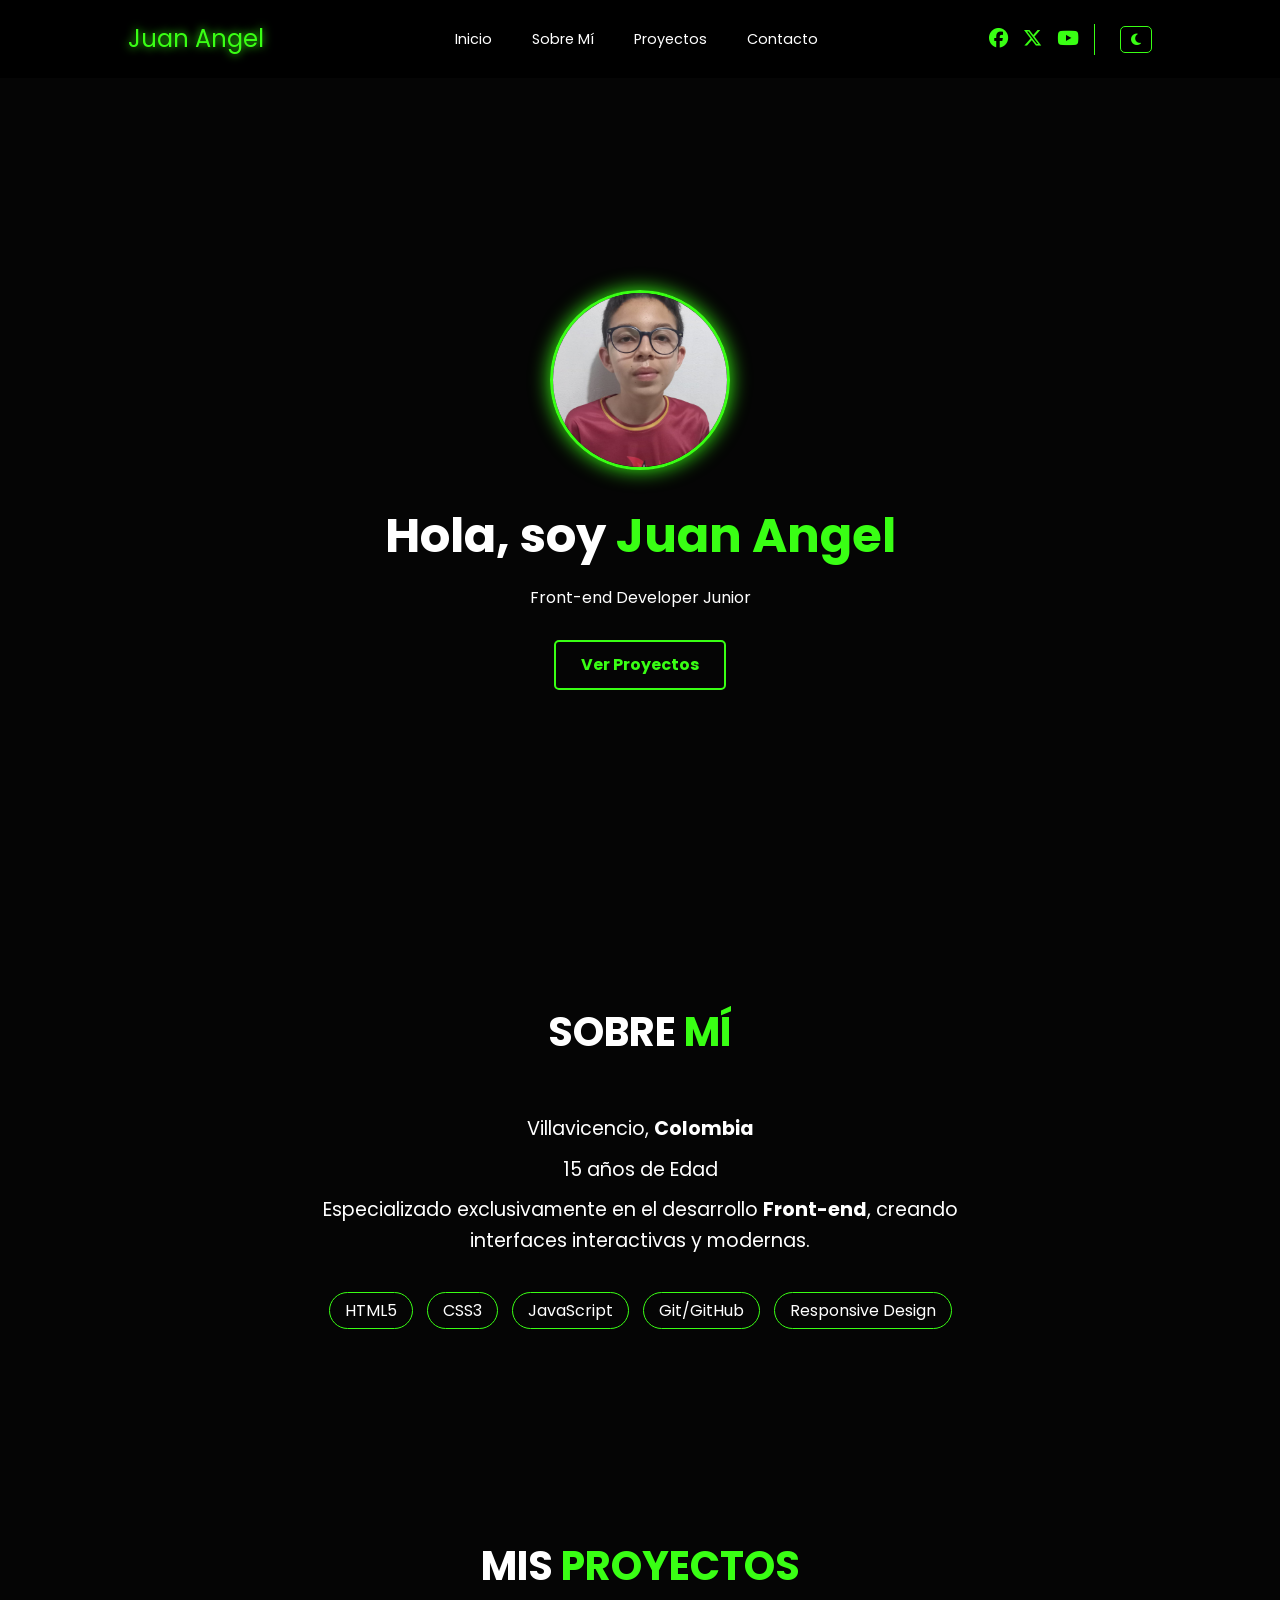
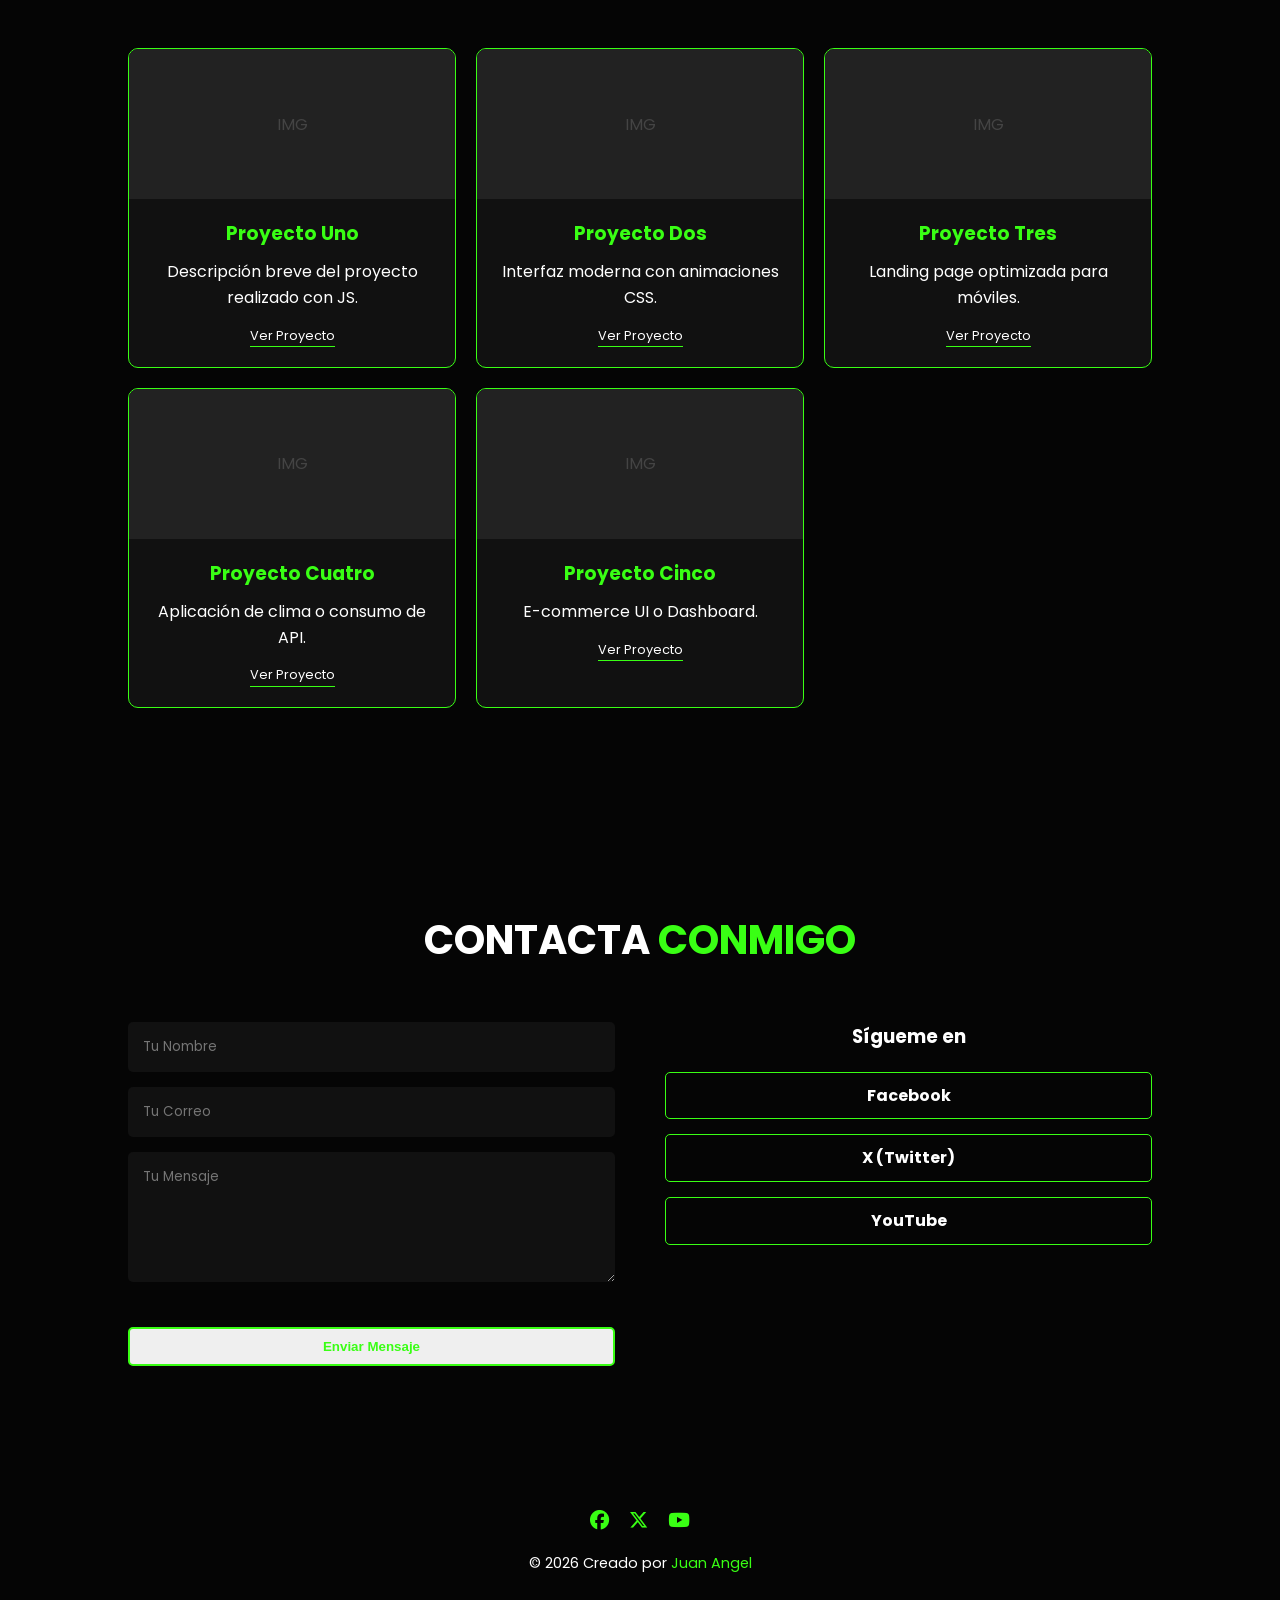
==== index.html @ 625aea5a "first commit" ====
<!DOCTYPE html>
<html lang="es">

<head>
    <meta charset="UTF-8">
    <meta name="viewport" content="width=device-width, initial-scale=1.0">
    <title>Mi Portafolio | Front-end Developer</title>
    <link rel="stylesheet" href="/assets/css/styles.css">
    <!-- Fuente de Google -->
    <link rel="stylesheet" href="https://cdnjs.cloudflare.com/ajax/libs/font-awesome/6.4.2/css/all.min.css">
    <link rel="preconnect" href="https://fonts.googleapis.com">
    <link rel="preconnect" href="https://fonts.gstatic.com" crossorigin>
    <link
        href="https://fonts.googleapis.com/css2?family=Poppins:ital,wght@0,100;0,200;0,300;0,400;0,500;0,600;0,700;0,800;0,900;1,100;1,200;1,300;1,400;1,500;1,600;1,700;1,800;1,900&display=swap"
        rel="stylesheet">
</head>

<body>

    <!-- Navegacion -->
    <nav>
        <div class="nav-container">
            <div class="logo">Juan Angel</div>

            <ul class="nav-links">
                <li><a href="#inicio">Inicio</a></li>
                <li><a href="#sobre-mi">Sobre Mí</a></li>
                <li><a href="#proyectos">Proyectos</a></li>
                <li><a href="#contacto">Contacto</a></li>
            </ul>

            <div class="nav-extras">
                <div class="social-header">
                    <a href="#" title="Facebook"><i class="fab fa-facebook"></i></a>
                    <a href="#" title="X"><i class="fab fa-x-twitter"></i></a>
                    <a href="#" title="YouTube"><i class="fab fa-youtube"></i></a>
                </div>
                <button id="theme-toggle"><i class="fas fa-moon"></i></button>
            </div>
        </div>
    </nav>

    <!-- Hero Section -->
    <header id="inicio" class="hero">
        <div class="hero-content">
            <div class="img-container">
                <img src="/assets/images/img-perfil.jpeg" alt="Tu Nombre" class="img-perfil">
            </div>
            <h1>Hola, soy <span class="neon-text">Juan Angel</span></h1>
            <p class="typing">Front-end Developer Junior</p>
            <a href="#proyectos" class="btn-neon">Ver Proyectos</a>
        </div>
    </header>

    <!-- Sobre Mi -->
    <section id="sobre-mi" class="section">
        <h2 class="title">Sobre <span class="neon-text">Mí</span></h2>
        <div class="info-container">
            <p>Villavicencio, <strong>Colombia</strong></p>
            <p>15 años de Edad</p>
            <p>Especializado exclusivamente en el desarrollo <strong>Front-end</strong>, creando interfaces interactivas
                y modernas.</p>
        </div>

        <div class="skills">
            <span class="skill-tag">HTML5</span>
            <span class="skill-tag">CSS3</span>
            <span class="skill-tag">JavaScript</span>
            <span class="skill-tag">Git/GitHub</span>
            <span class="skill-tag">Responsive Design</span>
        </div>
    </section>

    <!-- Proyectos -->
    <section id="proyectos" class="section">
        <h2 class="title">Mis <span class="neon-text">Proyectos</span></h2>
        <div class="projects-grid">
            <!-- Proyecto 1 -->
            <div class="project-card">
                <div class="project-img">IMG</div>
                <div class="project-info">
                    <h3>Proyecto Uno</h3>
                    <p>Descripción breve del proyecto realizado con JS.</p>
                    <a href="#" target="_blank">Ver Proyecto</a>
                </div>
            </div>
            <!-- Proyecto 2 -->
            <div class="project-card">
                <div class="project-img">IMG</div>
                <div class="project-info">
                    <h3>Proyecto Dos</h3>
                    <p>Interfaz moderna con animaciones CSS.</p>
                    <a href="#" target="_blank">Ver Proyecto</a>
                </div>
            </div>
            <!-- Proyecto 3 -->
            <div class="project-card">
                <div class="project-img">IMG</div>
                <div class="project-info">
                    <h3>Proyecto Tres</h3>
                    <p>Landing page optimizada para móviles.</p>
                    <a href="#" target="_blank">Ver Proyecto</a>
                </div>
            </div>
            <!-- Proyecto 4 -->
            <div class="project-card">
                <div class="project-img">IMG</div>
                <div class="project-info">
                    <h3>Proyecto Cuatro</h3>
                    <p>Aplicación de clima o consumo de API.</p>
                    <a href="#" target="_blank">Ver Proyecto</a>
                </div>
            </div>
            <!-- Proyecto 5 -->
            <div class="project-card">
                <div class="project-img">IMG</div>
                <div class="project-info">
                    <h3>Proyecto Cinco</h3>
                    <p>E-commerce UI o Dashboard.</p>
                    <a href="#" target="_blank">Ver Proyecto</a>
                </div>
            </div>
        </div>
    </section>

    <!-- Sección de Contacto -->
    <section id="contacto" class="section">
        <h2 class="title">Contacta <span class="neon-text">Conmigo</span></h2>

        <div class="contact-container">
            <!-- Formulario -->
            <form class="contact-form">
                <input type="text" placeholder="Tu Nombre" required>
                <input type="email" placeholder="Tu Correo" required>
                <textarea placeholder="Tu Mensaje" rows="5" required></textarea>
                <button type="submit" class="btn-neon">Enviar Mensaje</button>
            </form>

            <!-- Redes Sociales -->
            <div class="social-media">
                <h3>Sígueme en</h3>
                <div class="social-icons">
                    <a href="#" class="social-icon">Facebook</a>
                    <a href="#" class="social-icon">X (Twitter)</a>
                    <a href="#" class="social-icon">YouTube</a>
                </div>
            </div>
        </div>
    </section>

    <footer>
        <div class="footer-socials">
            <a href="#"><i class="fab fa-facebook"></i></a>
            <a href="#"><i class="fab fa-x-twitter"></i></a>
            <a href="#"><i class="fab fa-youtube"></i></a>
        </div>
        <p>&copy; 2026 Creado por <span class="neon-text">Juan Angel</span></p>
    </footer>

    <script src="/assets/js/script.js"></script>
</body>

</html>
---- assets/css/styles.css ----
/* 1. Variables De Colores */
:root {
    --bg-color: #050505;
    --neon-green: #39ff14;
    --text-color: #ffffff;
    --card-bg: #111;
    --accent-color: var(--neon-green); /* Color que cambia en modo claro */
}

/* Fuentes */

.poppins-thin {
  font-family: "Poppins", sans-serif;
  font-weight: 100;
  font-style: normal;
}

.poppins-extralight {
  font-family: "Poppins", sans-serif;
  font-weight: 200;
  font-style: normal;
}

.poppins-light {
  font-family: "Poppins", sans-serif;
  font-weight: 300;
  font-style: normal;
}

.poppins-regular {
  font-family: "Poppins", sans-serif;
  font-weight: 400;
  font-style: normal;
}

.poppins-medium {
  font-family: "Poppins", sans-serif;
  font-weight: 500;
  font-style: normal;
}

.poppins-semibold {
  font-family: "Poppins", sans-serif;
  font-weight: 600;
  font-style: normal;
}

.poppins-bold {
  font-family: "Poppins", sans-serif;
  font-weight: 700;
  font-style: normal;
}

.poppins-extrabold {
  font-family: "Poppins", sans-serif;
  font-weight: 800;
  font-style: normal;
}

.poppins-black {
  font-family: "Poppins", sans-serif;
  font-weight: 900;
  font-style: normal;
}

.poppins-thin-italic {
  font-family: "Poppins", sans-serif;
  font-weight: 100;
  font-style: italic;
}

.poppins-extralight-italic {
  font-family: "Poppins", sans-serif;
  font-weight: 200;
  font-style: italic;
}

.poppins-light-italic {
  font-family: "Poppins", sans-serif;
  font-weight: 300;
  font-style: italic;
}

.poppins-regular-italic {
  font-family: "Poppins", sans-serif;
  font-weight: 400;
  font-style: italic;
}

.poppins-medium-italic {
  font-family: "Poppins", sans-serif;
  font-weight: 500;
  font-style: italic;
}

.poppins-semibold-italic {
  font-family: "Poppins", sans-serif;
  font-weight: 600;
  font-style: italic;
}

.poppins-bold-italic {
  font-family: "Poppins", sans-serif;
  font-weight: 700;
  font-style: italic;
}

.poppins-extrabold-italic {
  font-family: "Poppins", sans-serif;
  font-weight: 800;
  font-style: italic;
}

.poppins-black-italic {
  font-family: "Poppins", sans-serif;
  font-weight: 900;
  font-style: italic;
}


* {
    margin: 0;
    padding: 0;
    box-sizing: border-box;
    scroll-behavior: smooth;
}

body {
    background-color: var(--bg-color);
    color: var(--text-color);
    font-family: poppins;
    line-height: 1.6;
    overflow-x: hidden;
}

/* Navegación */
nav {
    padding: 20px 10%;
    display: flex;
    justify-content: space-between;
    align-items: center;
    background: rgba(0, 0, 0, 0.9);
    position: fixed;
    width: 100%;
    top: 0;
    z-index: 1000;
    border-bottom: 1px solid var(--dark-green);
}

.logo {
    font-family: var(--font-mono);
    font-size: 1.5rem;
    color: var(--neon-green);
    text-shadow: 0 0 10px var(--neon-green);
}

nav ul {
    display: flex;
    list-style: none;
}

nav ul li {
    margin-left: 20px;
}

nav ul li a {
    text-decoration: none;
    color: white;
    font-size: 0.9rem;
    transition: 0.3s;
}

nav ul li a:hover {
    color: var(--neon-green);
    text-shadow: 0 0 5px var(--neon-green);
}

/* Hero */
.hero {
    height: 100vh;
    display: flex;
    justify-content: center;
    align-items: center;
    text-align: center;
    padding-top: 80px;
}

.img-perfil {
    width: 180px;
    height: 180px;
    border-radius: 50%;
    border: 3px solid var(--neon-green);
    box-shadow: 0 0 20px var(--neon-green);
    object-fit: cover;
    margin-bottom: 20px;
}

h1 {
    font-size: 3rem;
    margin-bottom: 10px;
}

.neon-text {
    color: var(--neon-green);
    text-shadow: 0 0 10px var(--neon-green), 0 0 20px var(--neon-green);
}

.btn-neon {
    display: inline-block;
    margin-top: 30px;
    padding: 10px 25px;
    color: var(--neon-green);
    border: 2px solid var(--neon-green);
    text-decoration: none;
    font-weight: bold;
    border-radius: 5px;
    transition: 0.4s;
}

.btn-neon:hover {
    background: var(--neon-green);
    color: black;
    box-shadow: 0 0 30px var(--neon-green);
}

/* Secciones */
.section {
    padding: 100px 10%;
    text-align: center;
}

.title {
    font-size: 2.5rem;
    margin-bottom: 50px;
    text-transform: uppercase;
}

.info-container p {
    font-size: 1.2rem;
    max-width: 700px;
    margin: 10px auto;
}

/* Habilidades */
.skills {
    margin-top: 30px;
}

.skill-tag {
    display: inline-block;
    padding: 5px 15px;
    margin: 5px;
    border: 1px solid var(--neon-green);
    border-radius: 20px;
    font-family: var(--font-mono);
}

/* Estilos para la seccion de los Proyectos */
.projects-grid {
    display: grid;
    grid-template-columns: repeat(auto-fit, minmax(280px, 1fr));
    gap: 20px;
}

.project-card {
    background: #111;
    border: 1px solid var(--dark-green);
    border-radius: 10px;
    overflow: hidden;
    transition: 0.3s;
}

.project-card:hover {
    border-color: var(--neon-green);
    transform: translateY(-10px);
    box-shadow: 0 10px 20px rgba(57, 255, 20, 0.2);
}

.project-img {
    height: 150px;
    background: #222;
    display: flex;
    align-items: center;
    justify-content: center;
    font-family: var(--font-mono);
    color: #444;
}

.project-info {
    padding: 20px;
}

.project-info h3 {
    margin-bottom: 10px;
    color: var(--neon-green);
}

.project-info a {
    display: inline-block;
    margin-top: 15px;
    color: white;
    text-decoration: none;
    font-size: 0.8rem;
    border-bottom: 1px solid var(--neon-green);
}

footer {
    padding: 40px;
    text-align: center;
    border-top: 1px solid var(--dark-green);
    font-size: 0.9rem;
}


/* Contacto y Redes */
.contact-container {
    display: grid;
    grid-template-columns: repeat(auto-fit, minmax(300px, 1fr));
    gap: 50px;
    margin-top: 30px;
}

.contact-form {
    display: flex;
    flex-direction: column;
    gap: 15px;
}

.contact-form input, 
.contact-form textarea {
    background: #111;
    border: 1px solid var(--dark-green);
    padding: 15px;
    color: white;
    border-radius: 5px;
    font-family: var(--font-main);
    outline: none;
    transition: 0.3s;
}

.contact-form input:focus, 
.contact-form textarea:focus {
    border-color: var(--neon-green);
    box-shadow: 0 0 10px var(--neon-green);
}

.social-media h3 {
    margin-bottom: 20px;
    font-family: var(--font-mono);
}

.social-icons {
    display: flex;
    flex-direction: column;
    gap: 15px;
}

.social-icon {
    text-decoration: none;
    color: white;
    padding: 10px;
    border: 1px solid var(--neon-green);
    text-align: center;
    border-radius: 5px;
    font-weight: bold;
    transition: 0.4s;
    background: transparent;
}

.social-icon:hover {
    background: var(--neon-green);
    color: black;
    box-shadow: 0 0 20px var(--neon-green);
}

@media (max-width: 768px) {
    .contact-container {
        grid-template-columns: 1fr;
    }
}

/* Variables para Modo Claro */
.light-mode {
    --bg-color: #f0f0f0;
    --text-color: #1a1a1a;
    --dark-green: #2eb810;
}


.nav-extras {
    display: flex;
    align-items: center;
    gap: 15px;
}

.nav-extras a, .footer-socials a {
    color: var(--neon-green);
    font-size: 1.2rem;
    transition: 0.3s;
}

.nav-extras a:hover, .footer-socials a:hover {
    text-shadow: 0 0 10px var(--neon-green);
    transform: scale(1.2);
}

#theme-toggle {
    background: transparent;
    border: 1px solid var(--neon-green);
    color: var(--neon-green);
    padding: 5px 10px;
    cursor: pointer;
    border-radius: 5px;
    margin-left: 10px;
}

#theme-toggle:hover {
    background: var(--neon-green);
    color: black;
}

/* Ajustes Footer */
.footer-socials {
    margin-bottom: 15px;
    display: flex;
    justify-content: center;
    gap: 20px;
}


.light-mode .project-card {
    background: #ffffff;
    box-shadow: 0 5px 15px rgba(0,0,0,0.1);
}

.light-mode nav {
    background: rgba(255, 255, 255, 0.9);
}



.light-mode {
    --bg-color: #ffffff;
    --text-color: #1a1a1a;
    --card-bg: #f5f5f5;
    --accent-color: #1a5c0a; /* Verde oscuro para que sea legible en blanco */
    --neon-green: #248a0d;   /* Un verde más fuerte para bordes */
}

/* 2. HEADER REFORMADO PARA PC (nav-container) */
.nav-container {
    max-width: 1200px;
    margin: 0 auto;
    display: flex;
    justify-content: space-between;
    align-items: center;
    width: 100%;
}

.nav-links {
    display: flex;
    list-style: none;
    gap: 20px;
}

.social-header {
    display: flex;
    gap: 15px;
    border-right: 1px solid var(--accent-color);
    padding-right: 15px;
}

/* 3. MEJORA DE LEGIBILIDAD EN TEXTO NEON */
.neon-text {
    color: var(--accent-color);
    text-shadow: var(--bg-color) 0px 0px 1px; /* Evita que se pierda el borde */
}

.light-mode .neon-text {
    text-shadow: none; /* Quitamos brillo en modo claro para mejorar lectura */
    font-weight: bold;
}

/* 4. RESPONSIVIDAD (Móviles y Tablets) */
@media (max-width: 768px) {
    .nav-container {
        flex-direction: column;
        gap: 10px;
    }

    .nav-links {
        gap: 10px;
        font-size: 0.8rem;
    }

    .hero h1 {
        font-size: 2rem; /* Texto más pequeño en móvil */
    }

    .img-perfil {
        width: 130px;
        height: 130px;
    }

    .section {
        padding: 60px 5%;
    }

    .social-header {
        border-right: none;
        padding-right: 0;
    }
}

/* 5. FIX DE LAS CARDS EN MODO CLARO */
.project-card {
    background: var(--card-bg);
    border: 1px solid var(--accent-color);
    color: var(--text-color);
}

.light-mode .project-info p {
    color: #444; /* Gris oscuro para leer bien la descripción */
}
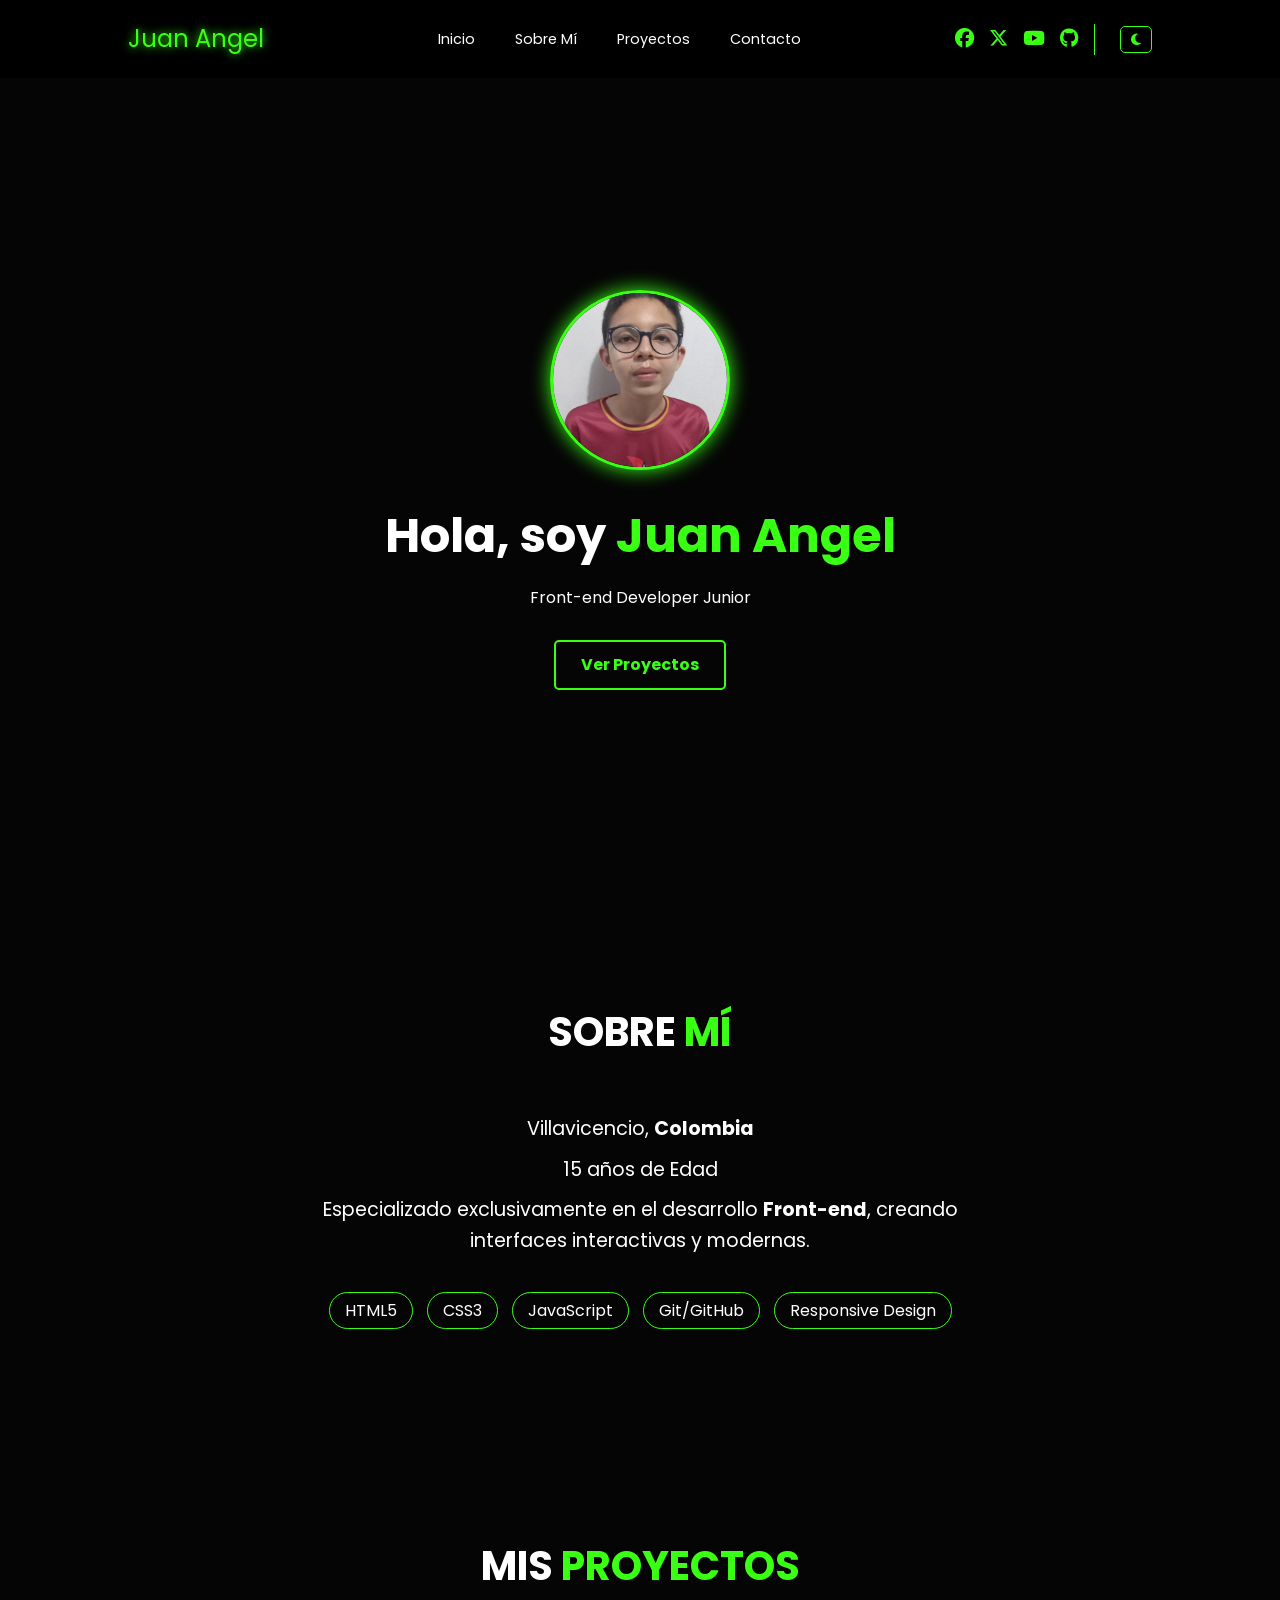
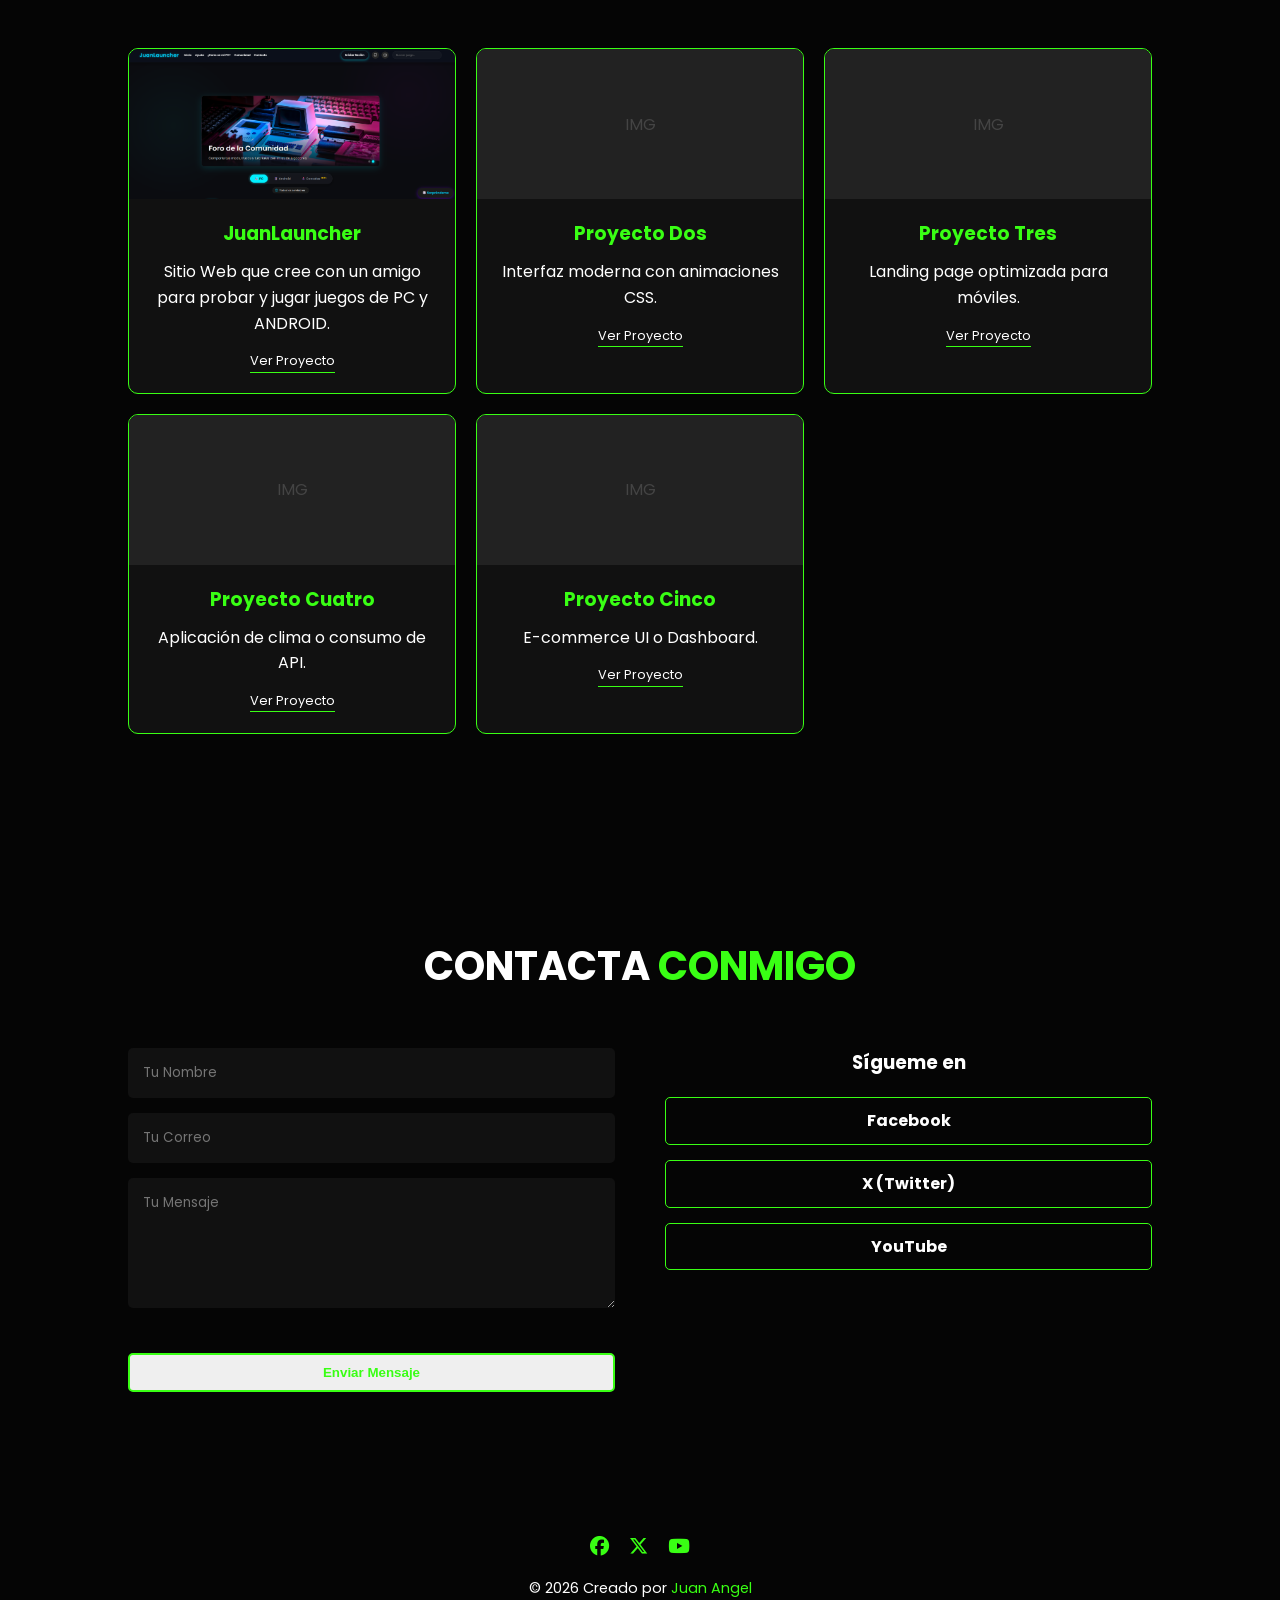
==== commit d78a59cb: "CHANGELOG: ARREGLOS DE DISEÑO Y DE LOGICA" ====
--- a/index.html
+++ b/index.html
@@ -34,6 +34,7 @@
                     <a href="#" title="Facebook"><i class="fab fa-facebook"></i></a>
                     <a href="#" title="X"><i class="fab fa-x-twitter"></i></a>
                     <a href="#" title="YouTube"><i class="fab fa-youtube"></i></a>
+                    <a href="https://github.com/juancho033" target="_blank" title="Github"><i class="fab fa-github"></i></a>
                 </div>
                 <button id="theme-toggle"><i class="fas fa-moon"></i></button>
             </div>
@@ -77,11 +78,11 @@
         <div class="projects-grid">
             <!-- Proyecto 1 -->
             <div class="project-card">
-                <div class="project-img">IMG</div>
+                <div class="project-img"><img src="assets/images/proyecto-1.png" alt="proyecto JuanLauncher" class="project-img"></div>
                 <div class="project-info">
-                    <h3>Proyecto Uno</h3>
-                    <p>Descripción breve del proyecto realizado con JS.</p>
-                    <a href="#" target="_blank">Ver Proyecto</a>
+                    <h3>JuanLauncher</h3>
+                    <p>Sitio Web que cree con un amigo para probar y jugar juegos de PC y ANDROID.</p>
+                    <a href="https://juancho033.github.io/juanlauncher/index.html" target="_blank">Ver Proyecto</a>
                 </div>
             </div>
             <!-- Proyecto 2 -->
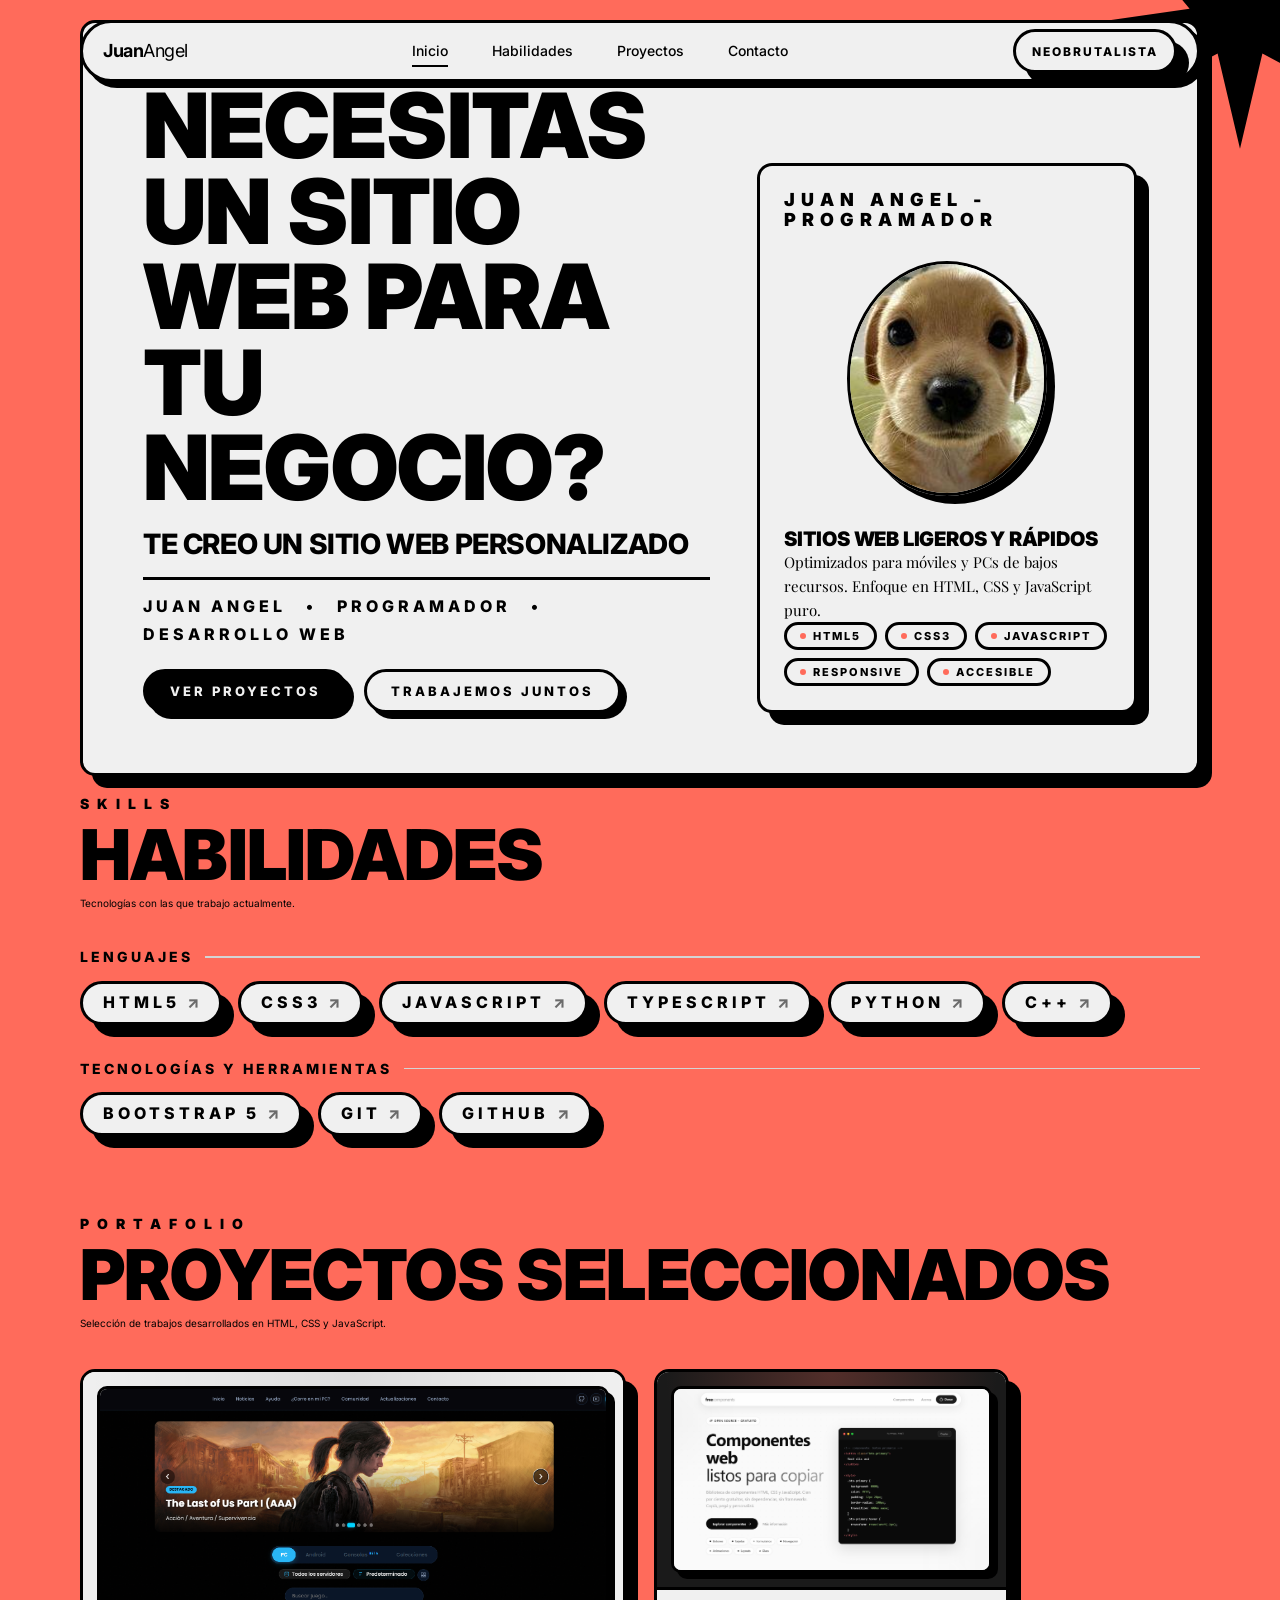
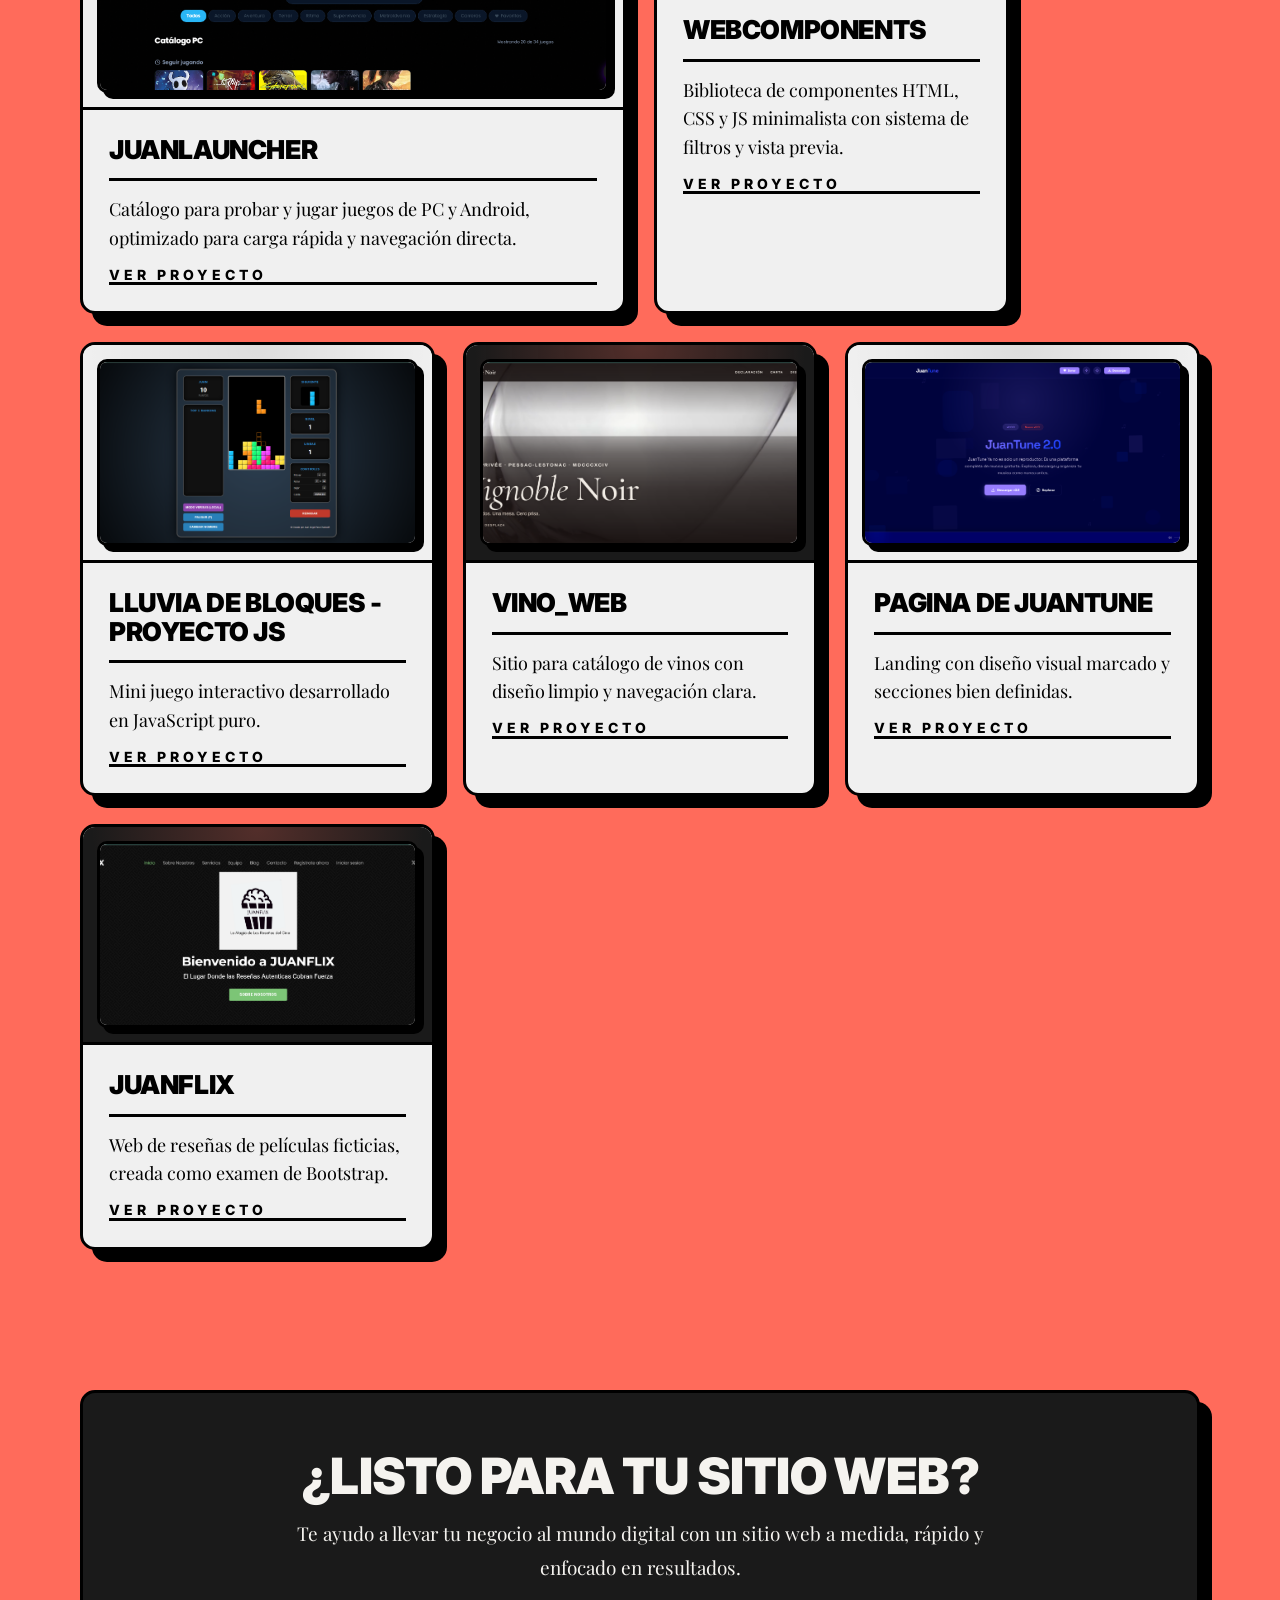
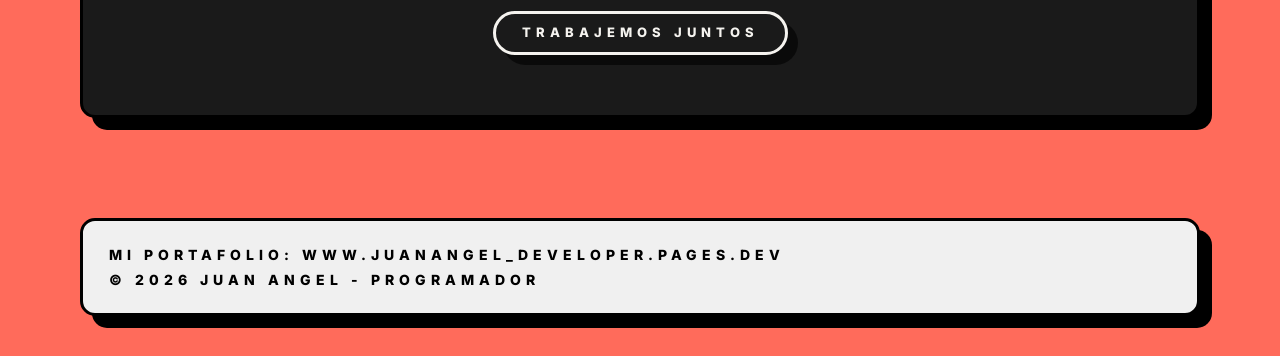
==== commit 41d48dad: "se añadieron otros proyectos y cambios de diseño" ====
--- a/index.html
+++ b/index.html
@@ -1,164 +1,223 @@
 <!DOCTYPE html>
-<html lang="es">
-
+<html lang="es" data-theme="brutal">
 <head>
-    <meta charset="UTF-8">
-    <meta name="viewport" content="width=device-width, initial-scale=1.0">
-    <title>Mi Portafolio | Front-end Developer</title>
-    <link rel="stylesheet" href="/assets/css/styles.css">
-    <!-- Fuente de Google -->
-    <link rel="stylesheet" href="https://cdnjs.cloudflare.com/ajax/libs/font-awesome/6.4.2/css/all.min.css">
-    <link rel="preconnect" href="https://fonts.googleapis.com">
-    <link rel="preconnect" href="https://fonts.gstatic.com" crossorigin>
-    <link
-        href="https://fonts.googleapis.com/css2?family=Poppins:ital,wght@0,100;0,200;0,300;0,400;0,500;0,600;0,700;0,800;0,900;1,100;1,200;1,300;1,400;1,500;1,600;1,700;1,800;1,900&display=swap"
-        rel="stylesheet">
+  <meta charset="UTF-8">
+  <meta name="viewport" content="width=device-width, initial-scale=1.0">
+  <meta name="description" content="Juan Angel - Programador. Portafolio de desarrollo web para negocios locales.">
+  <title>Juan Angel - Programador | Portafolio</title>
+  <link rel="icon" href="data:image/svg+xml,%3Csvg xmlns='http://www.w3.org/2000/svg' viewBox='0 0 100 100'%3E%3Crect width='100' height='100' rx='22' fill='%230a0a0a'/%3E%3Ctext x='50' y='70' font-size='58' font-family='Arial, sans-serif' font-weight='700' text-anchor='middle' fill='%23fafafa'%3EJA%3C/text%3E%3C/svg%3E">
+  <link rel="preconnect" href="https://fonts.googleapis.com">
+  <link rel="preconnect" href="https://fonts.gstatic.com" crossorigin>
+  <link href="https://fonts.googleapis.com/css2?family=Inter:wght@500;600;700;800;900&family=Playfair+Display:ital,wght@0,500;0,600;1,500&display=swap" rel="stylesheet">
+  <link rel="stylesheet" href="assets/css/styles.css">
 </head>
-
 <body>
-
-    <!-- Navegacion -->
-    <nav>
-        <div class="nav-container">
-            <div class="logo">Juan Angel</div>
-
-            <ul class="nav-links">
-                <li><a href="#inicio">Inicio</a></li>
-                <li><a href="#sobre-mi">Sobre Mí</a></li>
-                <li><a href="#proyectos">Proyectos</a></li>
-                <li><a href="#contacto">Contacto</a></li>
-            </ul>
-
-            <div class="nav-extras">
-                <div class="social-header">
-                    <a href="#" title="Facebook"><i class="fab fa-facebook"></i></a>
-                    <a href="#" title="X"><i class="fab fa-x-twitter"></i></a>
-                    <a href="#" title="YouTube"><i class="fab fa-youtube"></i></a>
-                    <a href="https://github.com/juancho033" target="_blank" title="Github"><i class="fab fa-github"></i></a>
+  <svg class="brutal-asterisk" viewBox="0 0 200 200" aria-hidden="true">
+    <g transform="translate(100,100)">
+      <path d="M 0 -92 L 16 -24 L 76 -56 L 36 -8 L 92 0 L 36 8 L 76 56 L 16 24 L 0 92 L -16 24 L -76 56 L -36 8 L -92 0 L -36 -8 L -76 -56 L -16 -24 Z" fill="#000000" />
+    </g>
+  </svg>
+
+  <nav>
+    <div class="container">
+      <a href="#inicio" class="logo">Juan<span>Angel</span></a>
+      <ul class="nav-links" id="navMenu">
+        <li><a href="#inicio">Inicio</a></li>
+        <li><a href="#habilidades">Habilidades</a></li>
+        <li><a href="#proyectos">Proyectos</a></li>
+        <li><a href="#contacto">Contacto</a></li>
+      </ul>
+      <button class="theme-toggle" id="themeToggle" aria-label="Cambiar entre modo neobrutalista y minimalista" title="Cambiar entre modo neobrutalista y minimalista">Neobrutalista</button>
+      <button class="nav-toggle" id="navToggle" aria-expanded="false" aria-controls="navMenu">
+        <span class="nav-toggle-bars" aria-hidden="true"></span>
+        <span class="nav-toggle-text">Menu</span>
+      </button>
+    </div>
+  </nav>
+
+  <header class="hero-header" id="inicio">
+    <div class="hero-dots"></div>
+    <div class="container">
+      <article class="hero-card">
+        <div class="hero-grid">
+          <div class="hero-text">
+            <h1 class="hero-heading">Necesitas un Sitio web para tu Negocio?</h1>
+            <p class="hero-subheading">Te creo un sitio web personalizado</p>
+            <hr class="hero-divider">
+            <div class="hero-meta">
+              <span>Juan Angel</span>
+              <span>•</span>
+              <span>Programador</span>
+              <span>•</span>
+              <span>Desarrollo Web</span>
+            </div>
+            <div class="hero-actions">
+              <a href="#proyectos" class="btn btn-primary">Ver proyectos</a>
+              <a href="#contacto" class="btn btn-secondary">Trabajemos juntos</a>
+            </div>
+          </div>
+          <div class="hero-panel">
+            <div class="overlay-card">
+              <header class="overlay-header">
+                <span class="overlay-title">Juan Angel - Programador</span>
+              </header>
+                <div class="hero-media">
+                  <img src="assets/images/perfil-avatar.png" alt="Foto de Juan Angel" class="hero-avatar" width="235" height="235" loading="eager" decoding="async" />
                 </div>
-                <button id="theme-toggle"><i class="fas fa-moon"></i></button>
-            </div>
+                <div class="hero-panel-body">
+                  <h2 class="hero-panel-title">Sitios web ligeros y rápidos</h2>
+                  <p class="hero-panel-text">Optimizados para móviles y PCs de bajos recursos. Enfoque en HTML, CSS y JavaScript puro.</p>
+                <div class="hero-chips">
+                  <span class="chip">HTML5</span>
+                  <span class="chip">CSS3</span>
+                  <span class="chip">JavaScript</span>
+                  <span class="chip">Responsive</span>
+                  <span class="chip">Accesible</span>
+                </div>
+              </div>
+            </div>
+          </div>
         </div>
-    </nav>
-
-    <!-- Hero Section -->
-    <header id="inicio" class="hero">
-        <div class="hero-content">
-            <div class="img-container">
-                <img src="/assets/images/img-perfil.jpeg" alt="Tu Nombre" class="img-perfil">
-            </div>
-            <h1>Hola, soy <span class="neon-text">Juan Angel</span></h1>
-            <p class="typing">Front-end Developer Junior</p>
-            <a href="#proyectos" class="btn-neon">Ver Proyectos</a>
+      </article>
+    </div>
+  </header>
+
+  <main>
+    <section class="section" id="habilidades">
+      <header class="section-header">
+        <span class="section-eyebrow">Skills</span>
+        <h2 class="section-title">Habilidades</h2>
+        <p class="section-sub">Tecnologías con las que trabajo actualmente.</p>
+      </header>
+      <div class="skills-groups">
+        <div class="skills-group">
+          <h3 class="skills-group-title">Lenguajes</h3>
+          <ul class="skills-grid">
+            <li><a class="skill-pill" href="https://developer.mozilla.org/es/docs/Web/HTML" target="_blank" rel="noopener" aria-label="HTML5, documentacion en MDN, se abre en una pestana nueva">HTML5</a></li>
+            <li><a class="skill-pill" href="https://developer.mozilla.org/es/docs/Web/CSS" target="_blank" rel="noopener" aria-label="CSS3, documentacion en MDN, se abre en una pestana nueva">CSS3</a></li>
+            <li><a class="skill-pill" href="https://developer.mozilla.org/es/docs/Web/JavaScript" target="_blank" rel="noopener" aria-label="JavaScript, documentacion en MDN, se abre en una pestana nueva">JavaScript</a></li>
+            <li><a class="skill-pill" href="https://www.typescriptlang.org/" target="_blank" rel="noopener" aria-label="TypeScript, sitio oficial, se abre en una pestana nueva">TypeScript</a></li>
+            <li><a class="skill-pill" href="https://www.python.org/" target="_blank" rel="noopener" aria-label="Python, sitio oficial, se abre en una pestana nueva">Python</a></li>
+            <li><a class="skill-pill" href="https://isocpp.org/" target="_blank" rel="noopener" aria-label="C++, sitio oficial de ISO C++, se abre en una pestana nueva">C++</a></li>
+          </ul>
         </div>
-    </header>
-
-    <!-- Sobre Mi -->
-    <section id="sobre-mi" class="section">
-        <h2 class="title">Sobre <span class="neon-text">Mí</span></h2>
-        <div class="info-container">
-            <p>Villavicencio, <strong>Colombia</strong></p>
-            <p>15 años de Edad</p>
-            <p>Especializado exclusivamente en el desarrollo <strong>Front-end</strong>, creando interfaces interactivas
-                y modernas.</p>
+        <div class="skills-group">
+          <h3 class="skills-group-title">Tecnologías y herramientas</h3>
+          <ul class="skills-grid">
+            <li><a class="skill-pill" href="https://getbootstrap.com/" target="_blank" rel="noopener" aria-label="Bootstrap 5, sitio oficial, se abre en una pestana nueva">Bootstrap 5</a></li>
+            <li><a class="skill-pill" href="https://git-scm.com/" target="_blank" rel="noopener" aria-label="Git, sitio oficial, se abre en una pestana nueva">Git</a></li>
+            <li><a class="skill-pill" href="https://github.com/" target="_blank" rel="noopener" aria-label="GitHub, sitio oficial, se abre en una pestana nueva">GitHub</a></li>
+          </ul>
         </div>
-
-        <div class="skills">
-            <span class="skill-tag">HTML5</span>
-            <span class="skill-tag">CSS3</span>
-            <span class="skill-tag">JavaScript</span>
-            <span class="skill-tag">Git/GitHub</span>
-            <span class="skill-tag">Responsive Design</span>
-        </div>
+      </div>
     </section>
 
-    <!-- Proyectos -->
-    <section id="proyectos" class="section">
-        <h2 class="title">Mis <span class="neon-text">Proyectos</span></h2>
-        <div class="projects-grid">
-            <!-- Proyecto 1 -->
-            <div class="project-card">
-                <div class="project-img"><img src="assets/images/proyecto-1.png" alt="proyecto JuanLauncher" class="project-img"></div>
-                <div class="project-info">
-                    <h3>JuanLauncher</h3>
-                    <p>Sitio Web que cree con un amigo para probar y jugar juegos de PC y ANDROID.</p>
-                    <a href="https://juancho033.github.io/juanlauncher/index.html" target="_blank">Ver Proyecto</a>
-                </div>
-            </div>
-            <!-- Proyecto 2 -->
-            <div class="project-card">
-                <div class="project-img">IMG</div>
-                <div class="project-info">
-                    <h3>Proyecto Dos</h3>
-                    <p>Interfaz moderna con animaciones CSS.</p>
-                    <a href="#" target="_blank">Ver Proyecto</a>
-                </div>
-            </div>
-            <!-- Proyecto 3 -->
-            <div class="project-card">
-                <div class="project-img">IMG</div>
-                <div class="project-info">
-                    <h3>Proyecto Tres</h3>
-                    <p>Landing page optimizada para móviles.</p>
-                    <a href="#" target="_blank">Ver Proyecto</a>
-                </div>
-            </div>
-            <!-- Proyecto 4 -->
-            <div class="project-card">
-                <div class="project-img">IMG</div>
-                <div class="project-info">
-                    <h3>Proyecto Cuatro</h3>
-                    <p>Aplicación de clima o consumo de API.</p>
-                    <a href="#" target="_blank">Ver Proyecto</a>
-                </div>
-            </div>
-            <!-- Proyecto 5 -->
-            <div class="project-card">
-                <div class="project-img">IMG</div>
-                <div class="project-info">
-                    <h3>Proyecto Cinco</h3>
-                    <p>E-commerce UI o Dashboard.</p>
-                    <a href="#" target="_blank">Ver Proyecto</a>
-                </div>
-            </div>
-        </div>
+    <section class="section" id="proyectos">
+      <header class="section-header">
+        <span class="section-eyebrow">Portafolio</span>
+        <h2 class="section-title">Proyectos seleccionados</h2>
+        <p class="section-sub">Selección de trabajos desarrollados en HTML, CSS y JavaScript.</p>
+      </header>
+      <div class="projects-grid">
+        <a class="project-card project-card--featured" href="https://juancho033.github.io/juanlauncher/index.html" target="_blank" rel="noopener">
+          <div class="project-media project-media--light project-media--shot">
+            <img class="project-shot" src="assets/images/juanlauncher.png" alt="Captura de la interfaz de JuanLauncher, catálogo de juegos" width="1895" height="869" fetchpriority="high" decoding="async">
+          </div>
+          <div class="project-body">
+            <div class="project-header">
+              <h3 class="project-name">JuanLauncher</h3>
+            </div>
+            <hr class="project-divider">
+            <p class="project-desc">Catálogo para probar y jugar juegos de PC y Android, optimizado para carga rápida y navegación directa.</p>
+            <span class="project-link">Ver Proyecto</span>
+          </div>
+        </a>
+        <a class="project-card" href="#" data-project="WebComponents" target="_blank" rel="noopener">
+          <div class="project-media project-media--shot">
+            <img class="project-shot" src="assets/images/webcomponentes_screenshot.png" alt="Captura de la interfaz de WebComponents, biblioteca de componentes" width="1919" height="873" loading="lazy" decoding="async">
+          </div>
+          <div class="project-body">
+            <div class="project-header">
+              <h3 class="project-name">WebComponents</h3>
+            </div>
+            <hr class="project-divider">
+            <p class="project-desc">Biblioteca de componentes HTML, CSS y JS minimalista con sistema de filtros y vista previa.</p>
+            <span class="project-link">Ver Proyecto</span>
+          </div>
+        </a>
+        <a class="project-card" href="https://proyecto-javascript.pages.dev/" data-project="Lluvia de bloques - Proyecto JS" target="_blank" rel="noopener">
+          <div class="project-media project-media--light project-media--shot">
+            <img class="project-shot" src="assets/images/js_proyect_lluvia.png" alt="Captura del juego Lluvia de bloques" width="1910" height="879" loading="lazy" decoding="async">
+          </div>
+          <div class="project-body">
+            <div class="project-header">
+              <h3 class="project-name">Lluvia de bloques - Proyecto JS</h3>
+            </div>
+            <hr class="project-divider">
+            <p class="project-desc">Mini juego interactivo desarrollado en JavaScript puro.</p>
+            <span class="project-link">Ver Proyecto</span>
+          </div>
+        </a>
+        <a class="project-card" href="https://vino-web.pages.dev/" data-project="Vino_web" target="_blank" rel="noopener">
+          <div class="project-media project-media--shot">
+            <img class="project-shot" src="assets/images/vino_web_screenshot.png" alt="Captura del catálogo de vinos de Vino_web" width="1897" height="876" loading="lazy" decoding="async">
+          </div>
+          <div class="project-body">
+            <div class="project-header">
+              <h3 class="project-name">Vino_web</h3>
+            </div>
+            <hr class="project-divider">
+            <p class="project-desc">Sitio para catálogo de vinos con diseño limpio y navegación clara.</p>
+            <span class="project-link">Ver Proyecto</span>
+          </div>
+        </a>
+        <a class="project-card" href="https://juancho033.github.io/JuanTune_Web/" target="_blank" rel="noopener">
+          <div class="project-media project-media--light project-media--shot">
+            <img class="project-shot" src="assets/images/juantune_screenhot.png" alt="Captura de la landing de JuanTune Web" width="1896" height="878" loading="lazy" decoding="async">
+          </div>
+          <div class="project-body">
+            <div class="project-header">
+              <h3 class="project-name">PAGINA DE JUANTUNE</h3>
+            </div>
+            <hr class="project-divider">
+            <p class="project-desc">Landing con diseño visual marcado y secciones bien definidas.</p>
+            <span class="project-link">Ver Proyecto</span>
+          </div>
+        </a>
+        <a class="project-card" href="https://44f3fa51.proyecto-bootstrap.pages.dev/" data-project="Juanflix" target="_blank" rel="noopener">
+          <div class="project-media project-media--shot">
+            <img class="project-shot" src="assets/images/juanflix_screenshot.png" alt="Captura de la interfaz de Juanflix, web de reseñas de películas ficticias" width="1895" height="873" loading="lazy" decoding="async">
+          </div>
+          <div class="project-body">
+            <div class="project-header">
+              <h3 class="project-name">Juanflix</h3>
+            </div>
+            <hr class="project-divider">
+            <p class="project-desc">Web de reseñas de películas ficticias, creada como examen de Bootstrap.</p>
+            <span class="project-link">Ver Proyecto</span>
+          </div>
+        </a>
+      </div>
     </section>
 
-    <!-- Sección de Contacto -->
-    <section id="contacto" class="section">
-        <h2 class="title">Contacta <span class="neon-text">Conmigo</span></h2>
-
-        <div class="contact-container">
-            <!-- Formulario -->
-            <form class="contact-form">
-                <input type="text" placeholder="Tu Nombre" required>
-                <input type="email" placeholder="Tu Correo" required>
-                <textarea placeholder="Tu Mensaje" rows="5" required></textarea>
-                <button type="submit" class="btn-neon">Enviar Mensaje</button>
-            </form>
-
-            <!-- Redes Sociales -->
-            <div class="social-media">
-                <h3>Sígueme en</h3>
-                <div class="social-icons">
-                    <a href="#" class="social-icon">Facebook</a>
-                    <a href="#" class="social-icon">X (Twitter)</a>
-                    <a href="#" class="social-icon">YouTube</a>
-                </div>
-            </div>
-        </div>
+    <section class="cta" id="contacto">
+      <div class="cta-panel">
+        <h2 class="cta-title">¿Listo para tu sitio web?</h2>
+        <p class="cta-text">Te ayudo a llevar tu negocio al mundo digital con un sitio web a medida, rápido y enfocado en resultados.</p>
+        <a class="cta-btn" href="mailto:contacto@juanangel.dev">Trabajemos juntos</a>
+      </div>
     </section>
-
-    <footer>
-        <div class="footer-socials">
-            <a href="#"><i class="fab fa-facebook"></i></a>
-            <a href="#"><i class="fab fa-x-twitter"></i></a>
-            <a href="#"><i class="fab fa-youtube"></i></a>
-        </div>
-        <p>&copy; 2026 Creado por <span class="neon-text">Juan Angel</span></p>
-    </footer>
-
-    <script src="/assets/js/script.js"></script>
+  </main>
+
+  <footer>
+    <div class="footer-card">
+      <div class="footer-row">
+        <span class="footer-text">mi Portafolio: www.juanangel_developer.pages.dev</span>
+        <span class="footer-text">© 2026 Juan Angel - Programador</span>
+      </div>
+    </div>
+  </footer>
+
+  <script src="assets/js/script.js" defer></script>
 </body>
-
-</html>+</html>
--- a/assets/css/styles.css
+++ b/assets/css/styles.css
@@ -1,524 +1,1334 @@
-/* 1. Variables De Colores */
-:root {
-    --bg-color: #050505;
-    --neon-green: #39ff14;
-    --text-color: #ffffff;
-    --card-bg: #111;
-    --accent-color: var(--neon-green); /* Color que cambia en modo claro */
-}
-
-/* Fuentes */
-
-.poppins-thin {
-  font-family: "Poppins", sans-serif;
-  font-weight: 100;
-  font-style: normal;
-}
-
-.poppins-extralight {
-  font-family: "Poppins", sans-serif;
-  font-weight: 200;
-  font-style: normal;
-}
-
-.poppins-light {
-  font-family: "Poppins", sans-serif;
-  font-weight: 300;
-  font-style: normal;
-}
-
-.poppins-regular {
-  font-family: "Poppins", sans-serif;
+:root[data-theme="brutal"] {
+  --coral: #FF6B5B;
+  --light: #F0F0F0;
+  --black: #000000;
+  --dark: #1A1A1A;
+  --red-dark: #8C1C13;
+  --bg: var(--coral);
+  --card-bg: var(--light);
+  --text: var(--black);
+  --muted: var(--black);
+  --white: var(--light);
+  --gray: #4a4a4a;
+  --gray-light: #d4d4d4;
+  --accent: #FF6B5B;
+  --border: var(--black);
+  --border-w: 0.3rem;
+  --radius: 1.5rem;
+  --radius-pill: 999px;
+  --shadow: 1.2rem 1.2rem 0 0 var(--black);
+  --shadow-sm: 0.6rem 0.6rem 0 0 var(--black);
+  --shadow-lg: 1.8rem 1.8rem 0 0 var(--black);
+  --transition: 200ms cubic-bezier(0.2, 0, 0, 1);
+}
+
+:root[data-theme="minimal"] {
+  --black: #0a0a0a;
+  --white: #fafafa;
+  --surface: #ffffff;
+  --gray: #a0a0a0;
+  --gray-light: #e5e5e5;
+  --accent: #FF6B5B;
+  --bg: var(--white);
+  --card-bg: var(--surface);
+  --text: var(--black);
+  --muted: #5e5e5e;
+  --border: rgba(0, 0, 0, 0.08);
+  --border-w: 1px;
+  --radius: 16px;
+  --radius-card: 20px;
+  --radius-pill: 100px;
+  --shadow: 0 1px 2px rgba(0, 0, 0, 0.04);
+  --shadow-sm: 0 1px 2px rgba(0, 0, 0, 0.04);
+  --shadow-lg: 0 20px 60px rgba(0, 0, 0, 0.1);
+  --transition: 400ms cubic-bezier(0.22, 1, 0.36, 1);
+}
+
+* {
+  margin: 0;
+  padding: 0;
+  box-sizing: border-box;
+}
+
+html {
+  font-size: 62.5%;
+  scroll-behavior: smooth;
+  scroll-padding-top: 100px;
+}
+
+body {
+  background: var(--bg);
+  font-family: -apple-system, BlinkMacSystemFont, "Segoe UI", Inter, Roboto, "Helvetica Neue", Arial, sans-serif;
+  color: var(--text);
+  line-height: 1.1;
+  overflow-x: hidden;
+  -webkit-font-smoothing: antialiased;
+}
+
+[data-theme="minimal"] body {
+  line-height: 1.7;
+}
+
+img {
+  max-width: 100%;
+  display: block;
+}
+
+a {
+  color: inherit;
+  text-decoration: none;
+}
+
+button {
+  font-family: inherit;
+}
+
+::selection {
+  background: var(--black);
+  color: var(--white);
+}
+
+:focus-visible {
+  outline: 2px solid var(--black);
+  outline-offset: 2px;
+}
+
+::-webkit-scrollbar {
+  width: 6px;
+}
+
+::-webkit-scrollbar-track {
+  background: transparent;
+}
+
+::-webkit-scrollbar-thumb {
+  background: var(--gray-light);
+  border-radius: 3px;
+}
+
+::-webkit-scrollbar-thumb:hover {
+  background: var(--gray);
+}
+
+.brutal-asterisk {
+  position: fixed;
+  top: -12rem;
+  right: -10rem;
+  width: 28rem;
+  height: 28rem;
+  z-index: 0;
+  pointer-events: none;
+  animation: float 16s ease-in-out infinite;
+}
+
+[data-theme="minimal"] .brutal-asterisk {
+  display: none;
+}
+
+@keyframes float {
+  0% { transform: translateY(0) rotate(0deg); }
+  50% { transform: translateY(-1.5rem) rotate(45deg); }
+  100% { transform: translateY(0) rotate(0deg); }
+}
+
+.theme-toggle {
+  display: inline-flex;
+  align-items: center;
+  gap: 0.8rem;
+  border: 0.3rem solid var(--border);
+  background: var(--card-bg);
+  color: var(--text);
+  padding: 0.6rem 1.6rem;
+  min-height: 44px;
+  border-radius: 999px;
+  font-size: 1.2rem;
+  font-weight: 800;
+  text-transform: uppercase;
+  letter-spacing: 0.2rem;
+  box-shadow: var(--shadow);
+  cursor: pointer;
+  transition: transform 200ms ease;
+}
+
+[data-theme="minimal"] .theme-toggle {
+  border: 1px solid rgba(0, 0, 0, 0.08);
+  box-shadow: 0 8px 32px rgba(0, 0, 0, 0.08);
+  border-radius: 100px;
+  font-weight: 600;
+  letter-spacing: 0.2rem;
+  text-transform: uppercase;
+}
+
+.theme-toggle:hover {
+  transform: translateY(-2px);
+}
+
+nav {
+  position: fixed;
+  top: 16px;
+  left: 50%;
+  transform: translateX(-50%);
+  z-index: 100;
+  width: min(1120px, calc(100% - 32px));
+  background: rgba(255, 255, 255, 0.72);
+  backdrop-filter: blur(18px) saturate(160%);
+  -webkit-backdrop-filter: blur(18px) saturate(160%);
+  border: 1px solid rgba(0, 0, 0, 0.08);
+  border-radius: 100px;
+  box-shadow: 0 8px 32px rgba(0, 0, 0, 0.08), 0 1px 2px rgba(0, 0, 0, 0.04);
+}
+
+:root[data-theme="brutal"] nav {
+  top: 20px;
+  background: var(--card-bg);
+  backdrop-filter: none;
+  -webkit-backdrop-filter: none;
+  border: var(--border-w) solid var(--border);
+  border-radius: var(--radius-pill);
+  box-shadow: var(--shadow-sm);
+}
+
+nav .container {
+  display: flex;
+  align-items: center;
+  justify-content: space-between;
+  height: 56px;
+  padding: 0 20px;
+  max-width: 1120px;
+  margin: 0 auto;
+  flex-direction: row;
+  gap: 0;
+}
+
+.nav-links {
+  display: flex;
+  gap: 32px;
+  list-style: none;
+  flex-wrap: wrap;
+}
+
+.nav-toggle {
+  display: none;
+  align-items: center;
+  gap: 0.8rem;
+  padding: 0.6rem 1.2rem;
+  min-height: 44px;
+  border: var(--border-w) solid var(--border);
+  border-radius: var(--radius-pill);
+  background: var(--card-bg);
+  color: var(--text);
+  font-size: 1.2rem;
+  font-weight: 800;
+  text-transform: uppercase;
+  letter-spacing: 0.3rem;
+  box-shadow: var(--shadow-sm);
+  cursor: pointer;
+}
+
+[data-theme="minimal"] .nav-toggle {
+  border: 1px solid rgba(0, 0, 0, 0.08);
+  border-radius: 100px;
+  box-shadow: 0 1px 2px rgba(0, 0, 0, 0.04);
+  font-weight: 600;
+}
+
+.nav-toggle-bars,
+.nav-toggle-bars::before,
+.nav-toggle-bars::after {
+  display: block;
+  width: 20px;
+  height: 3px;
+  background: var(--text);
+}
+
+.nav-toggle-bars {
+  position: relative;
+}
+
+.nav-toggle-bars::before,
+.nav-toggle-bars::after {
+  content: "";
+  position: absolute;
+  left: 0;
+}
+
+.nav-toggle-bars::before { top: -6px; }
+.nav-toggle-bars::after { top: 6px; }
+
+.nav-toggle[aria-expanded="true"] .nav-toggle-bars { background: transparent; }
+.nav-toggle[aria-expanded="true"] .nav-toggle-bars::before { top: 0; transform: rotate(45deg); }
+.nav-toggle[aria-expanded="true"] .nav-toggle-bars::after { top: 0; transform: rotate(-45deg); }
+
+.nav-links a {
+  text-decoration: none;
+  color: var(--muted);
+  font-size: 1.4rem;
+  font-weight: 500;
+  position: relative;
+  display: inline-flex;
+  align-items: center;
+  min-height: 44px;
+  padding: 0 6px;
+  transition: color var(--transition);
+}
+
+.nav-links a::after {
+  content: "";
+  position: absolute;
+  bottom: 6px;
+  left: 6px;
+  width: 0;
+  height: 2px;
+  background: var(--black);
+  transition: width var(--transition);
+}
+
+
+
+.nav-links a:hover::after,
+.nav-links a.active::after,
+[data-theme="minimal"] .nav-links a:hover::after,
+[data-theme="minimal"] .nav-links a.active::after {
+  width: calc(100% - 12px);
+}
+
+.logo {
+  font-size: 1.8rem;
+  font-weight: 700;
+  letter-spacing: -0.05rem;
+  color: var(--text);
+  text-decoration: none;
+  display: inline-flex;
+  align-items: center;
+  min-height: 44px;
+}
+
+.logo span {
   font-weight: 400;
-  font-style: normal;
-}
-
-.poppins-medium {
-  font-family: "Poppins", sans-serif;
-  font-weight: 500;
-  font-style: normal;
-}
-
-.poppins-semibold {
-  font-family: "Poppins", sans-serif;
+  color: var(--muted);
+}
+
+.hero-header {
+  position: relative;
+  z-index: 1;
+  padding: 2rem 2rem 2rem;
+}
+
+[data-theme="minimal"] .hero-header {
+  padding: 140px 0 80px;
+  min-height: 100vh;
+  display: flex;
+  flex-direction: column;
+  justify-content: center;
+}
+
+[data-theme="minimal"] .hero-header::before,
+[data-theme="minimal"] .hero-header::after {
+  content: "";
+  position: absolute;
+  border-radius: 50%;
+  pointer-events: none;
+  z-index: 0;
+}
+
+[data-theme="minimal"] .hero-header::before {
+  width: 46vw;
+  height: 46vw;
+  max-width: 520px;
+  max-height: 520px;
+  top: 0;
+  left: 0;
+  background: radial-gradient(circle, rgba(255, 107, 91, 0.12), transparent 70%);
+}
+
+[data-theme="minimal"] .hero-header::after {
+  width: 48vw;
+  height: 48vw;
+  max-width: 560px;
+  max-height: 560px;
+  bottom: 0;
+  right: 0;
+  background: radial-gradient(circle, rgba(0, 0, 0, 0.05), transparent 70%);
+}
+
+[data-theme="minimal"] .hero-dots {
+  position: absolute;
+  inset: 0;
+  z-index: 0;
+  background-image: radial-gradient(circle at 1px 1px, rgba(0, 0, 0, 0.05) 1px, transparent 0);
+  background-size: 26px 26px;
+  -webkit-mask-image: radial-gradient(ellipse 80% 70% at 50% 40%, #000 20%, transparent 72%);
+  mask-image: radial-gradient(ellipse 80% 70% at 50% 40%, #000 20%, transparent 72%);
+  pointer-events: none;
+}
+
+.container {
+  width: min(112rem, 100%);
+  margin: 0 auto;
+  display: flex;
+  flex-direction: column;
+  gap: 2.4rem;
+}
+
+[data-theme="minimal"] .container {
+  max-width: 1120px;
+  padding: 0 24px;
+  gap: 0;
+}
+
+.hero-card {
+  position: relative;
+  background: var(--card-bg);
+  border: 0.3rem solid var(--border);
+  border-radius: 1.5rem;
+  padding: clamp(2.4rem, 6vw, 6rem);
+  box-shadow: var(--shadow);
+  display: flex;
+  flex-direction: column;
+  gap: clamp(1.6rem, 4vw, 3.2rem);
+  z-index: 1;
+}
+
+[data-theme="minimal"] .hero-card {
+  border: 1px solid rgba(0, 0, 0, 0.06);
+  border-radius: var(--radius);
+  box-shadow: 0 1px 2px rgba(0, 0, 0, 0.04), 0 20px 60px rgba(0, 0, 0, 0.08);
+}
+
+.hero-grid {
+  display: grid;
+  grid-template-columns: repeat(12, minmax(0, 1fr));
+  gap: clamp(1.6rem, 4vw, 3.2rem);
+  align-items: end;
+}
+
+[data-theme="minimal"] .hero-grid {
+  grid-template-columns: minmax(0, 1fr) minmax(0, 1fr);
+  gap: 64px;
+  align-items: center;
+}
+
+@media (max-width: 960px) {
+  [data-theme="minimal"] .hero-grid { grid-template-columns: minmax(0, 1fr); gap: 40px; }
+}
+
+.hero-text {
+  grid-column: 1 / -1;
+  display: flex;
+  flex-direction: column;
+  gap: clamp(1rem, 3vw, 1.8rem);
+}
+
+@media (min-width: 960px) {
+  .hero-text { grid-column: 1 / 8; }
+}
+
+[data-theme="minimal"] .hero-text { grid-column: 1 / -1; gap: 24px; }
+
+@media (min-width: 960px) {
+  [data-theme="minimal"] .hero-text { grid-column: 1 / 1; }
+}
+
+.hero-panel {
+  grid-column: 1 / -1;
+  min-width: 0;
+}
+
+@media (min-width: 960px) {
+  .hero-panel { grid-column: 8 / -1; }
+}
+
+[data-theme="minimal"] .hero-panel { grid-column: 1 / -1; }
+
+@media (min-width: 960px) {
+  [data-theme="minimal"] .hero-panel { grid-column: 2 / 3; }
+}
+
+.hero-heading {
+  font-size: clamp(4.2rem, 12vw, 9rem);
+  font-weight: 900;
+  text-transform: uppercase;
+  letter-spacing: -0.08rem;
+  line-height: 0.95;
+}
+
+[data-theme="minimal"] .hero-heading {
+  text-transform: none;
+  letter-spacing: -2px;
+  line-height: 1.05;
+  font-weight: 700;
+  font-size: clamp(40px, 6vw, 72px);
+}
+
+.hero-subheading {
+  font-size: clamp(1.8rem, 4vw, 2.8rem);
+  font-weight: 800;
+  text-transform: uppercase;
+  letter-spacing: -0.04rem;
+}
+
+[data-theme="minimal"] .hero-subheading {
+  text-transform: none;
+  letter-spacing: -0.5px;
   font-weight: 600;
-  font-style: normal;
-}
-
-.poppins-bold {
-  font-family: "Poppins", sans-serif;
+  color: var(--muted);
+  font-size: clamp(18px, 3vw, 22px);
+}
+
+.hero-divider {
+  border: none;
+  border-bottom: 0.3rem solid var(--border);
+  width: 100%;
+}
+
+[data-theme="minimal"] .hero-divider {
+  border-bottom: 1px solid rgba(0, 0, 0, 0.06);
+}
+
+.hero-meta {
+  display: flex;
+  flex-wrap: wrap;
+  gap: 1rem 2rem;
+  font-size: clamp(1.2rem, 2vw, 1.6rem);
+  font-weight: 800;
+  text-transform: uppercase;
+  letter-spacing: 0.4rem;
+}
+
+[data-theme="minimal"] .hero-meta {
+  text-transform: none;
+  letter-spacing: 0.2rem;
+  font-weight: 600;
+  color: var(--muted);
+  font-size: clamp(12px, 2vw, 14px);
+}
+
+.overlay-card {
+  position: relative;
+  margin-top: clamp(-4rem, -6vw, -6rem);
+  align-self: flex-end;
+  width: min(38rem, 100%);
+  background: var(--card-bg);
+  border: 0.3rem solid var(--border);
+  border-radius: 1.5rem;
+  padding: clamp(1.6rem, 3vw, 2.4rem);
+  box-shadow: var(--shadow);
+  display: flex;
+  flex-direction: column;
+  gap: 1.6rem;
+  z-index: 1;
+}
+
+@media (max-width: 720px) {
+  .overlay-card { align-self: stretch; width: 100%; }
+}
+
+[data-theme="minimal"] .overlay-card {
+  border: 1px solid rgba(0, 0, 0, 0.06);
+  border-radius: var(--radius);
+  box-shadow: 0 1px 2px rgba(0, 0, 0, 0.04), 0 16px 48px rgba(0, 0, 0, 0.1);
+  margin-top: 0;
+  width: min(420px, 100%);
+  max-width: 100%;
+}
+
+.overlay-header {
+  display: flex;
+  justify-content: space-between;
+  align-items: center;
+  gap: 1.6rem;
+}
+
+.overlay-title {
+  font-size: clamp(1.4rem, 2.6vw, 1.8rem);
+  font-weight: 900;
+  text-transform: uppercase;
+  letter-spacing: 0.6rem;
+}
+
+[data-theme="minimal"] .overlay-title {
+  text-transform: none;
+  letter-spacing: -0.3px;
   font-weight: 700;
-  font-style: normal;
-}
-
-.poppins-extrabold {
-  font-family: "Poppins", sans-serif;
+}
+
+.hero-media {
+  display: flex;
+  justify-content: center;
+  align-items: center;
+  margin: clamp(1rem, 2vw, 1.6rem) 0;
+}
+
+.hero-avatar {
+  width: min(20rem, 70%);
+  aspect-ratio: 1 / 1;
+  border-radius: 50%;
+  border: 0.3rem solid var(--border);
+  box-shadow: 0.8rem 0.8rem 0 0 var(--black);
+  object-fit: cover;
+  object-position: center top;
+  transition: transform 300ms ease;
+}
+
+.hero-avatar:hover {
+  transform: scale(1.02);
+}
+
+[data-theme="minimal"] .hero-avatar {
+  border: 2px solid rgba(0, 0, 0, 0.08);
+  box-shadow: 0 8px 32px rgba(0, 0, 0, 0.12);
+  width: min(280px, 80%);
+}
+
+.hero-actions {
+  display: flex;
+  flex-wrap: wrap;
+  gap: 1.6rem;
+  margin-top: 0.8rem;
+}
+
+.btn {
+  display: inline-flex;
+  align-items: center;
+  justify-content: center;
+  gap: 0.8rem;
+  padding: 1rem 2.4rem;
+  min-height: 44px;
+  border: var(--border-w) solid var(--border);
+  border-radius: var(--radius-pill);
+  background: var(--card-bg);
+  color: var(--text);
+  font-size: 1.3rem;
   font-weight: 800;
-  font-style: normal;
-}
-
-.poppins-black {
-  font-family: "Poppins", sans-serif;
+  text-transform: uppercase;
+  letter-spacing: 0.3rem;
+  text-align: center;
+  box-shadow: var(--shadow-sm);
+  cursor: pointer;
+  transition: transform var(--transition), box-shadow var(--transition),
+    background-color var(--transition), color var(--transition);
+}
+
+.btn:hover {
+  transform: translate(-0.2rem, -0.2rem);
+  box-shadow: var(--shadow);
+}
+
+.btn:active {
+  transform: translate(0.2rem, 0.2rem);
+  box-shadow: none;
+}
+
+.btn-primary {
+  background: var(--black);
+  color: var(--white);
+}
+
+.btn-secondary {
+  background: var(--card-bg);
+  color: var(--text);
+}
+
+.hero-panel {
+  display: flex;
+  flex-direction: column;
+  gap: 1.6rem;
+}
+
+.hero-panel-title {
+  font-size: 2rem;
   font-weight: 900;
-  font-style: normal;
-}
-
-.poppins-thin-italic {
-  font-family: "Poppins", sans-serif;
-  font-weight: 100;
-  font-style: italic;
-}
-
-.poppins-extralight-italic {
-  font-family: "Poppins", sans-serif;
-  font-weight: 200;
-  font-style: italic;
-}
-
-.poppins-light-italic {
-  font-family: "Poppins", sans-serif;
-  font-weight: 300;
-  font-style: italic;
-}
-
-.poppins-regular-italic {
-  font-family: "Poppins", sans-serif;
-  font-weight: 400;
-  font-style: italic;
-}
-
-.poppins-medium-italic {
-  font-family: "Poppins", sans-serif;
-  font-weight: 500;
-  font-style: italic;
-}
-
-.poppins-semibold-italic {
-  font-family: "Poppins", sans-serif;
+  line-height: 1.1;
+  text-transform: uppercase;
+  letter-spacing: -0.02rem;
+}
+
+.hero-panel-text {
+  font-family: "Playfair Display", Georgia, serif;
+  font-size: 1.5rem;
+  line-height: 1.6;
+}
+
+.hero-chips {
+  display: flex;
+  flex-wrap: wrap;
+  gap: 0.8rem;
+}
+
+.chip {
+  display: inline-flex;
+  align-items: center;
+  gap: 0.7rem;
+  padding: 0.5rem 1.3rem;
+  border: var(--border-w) solid var(--border);
+  border-radius: var(--radius-pill);
+  background: var(--card-bg);
+  color: var(--text);
+  font-size: 1.1rem;
+  font-weight: 800;
+  text-transform: uppercase;
+  letter-spacing: 0.2rem;
+}
+
+.chip::before {
+  content: "";
+  width: 0.6rem;
+  height: 0.6rem;
+  border-radius: 50%;
+  background: var(--accent);
+  flex-shrink: 0;
+}
+
+[data-theme="minimal"] .hero-actions {
+  display: flex;
+  gap: 16px;
+  flex-wrap: wrap;
+  margin-top: 16px;
+}
+
+[data-theme="minimal"] .btn {
+  display: inline-flex;
+  align-items: center;
+  gap: 8px;
+  padding: 12px 28px;
+  border-radius: 100px;
+  font-size: 14px;
   font-weight: 600;
-  font-style: italic;
-}
-
-.poppins-bold-italic {
-  font-family: "Poppins", sans-serif;
+  text-decoration: none;
+  transition: color var(--transition), background-color var(--transition),
+    border-color var(--transition), transform var(--transition),
+    box-shadow var(--transition);
+  border: 1px solid rgba(0, 0, 0, 0.08);
+  background: transparent;
+  color: var(--black);
+}
+
+[data-theme="minimal"] .btn-primary {
+  background: var(--black);
+  color: var(--white);
+  border: none;
+}
+
+[data-theme="minimal"] .btn-primary:hover {
+  background: #222;
+  transform: translateY(-2px);
+  box-shadow: 0 8px 24px rgba(0, 0, 0, 0.12);
+}
+
+[data-theme="minimal"] .btn-secondary:hover {
+  border-color: var(--black);
+  transform: translateY(-2px);
+}
+
+[data-theme="minimal"] .btn:active {
+  transform: translateY(0) scale(0.98);
+}
+
+[data-theme="minimal"] .hero-panel {
+  display: flex;
+  flex-direction: column;
+  gap: 16px;
+}
+
+[data-theme="minimal"] .hero-panel-title {
+  font-size: 18px;
   font-weight: 700;
-  font-style: italic;
-}
-
-.poppins-extrabold-italic {
-  font-family: "Poppins", sans-serif;
+  letter-spacing: -0.5px;
+}
+
+[data-theme="minimal"] .hero-panel-text {
+  font-size: 15px;
+  color: var(--muted);
+  line-height: 1.6;
+}
+
+[data-theme="minimal"] .hero-chips {
+  display: flex;
+  gap: 8px;
+  flex-wrap: wrap;
+}
+
+[data-theme="minimal"] .chip {
+  display: inline-flex;
+  align-items: center;
+  gap: 7px;
+  padding: 6px 14px;
+  border-radius: 100px;
+  border: 1px solid rgba(0, 0, 0, 0.08);
+  background: rgba(255, 255, 255, 0.7);
+  backdrop-filter: blur(8px);
+  -webkit-backdrop-filter: blur(8px);
+  color: var(--muted);
+  font-size: 12px;
+  font-weight: 600;
+  box-shadow: 0 1px 2px rgba(0, 0, 0, 0.04);
+}
+
+[data-theme="minimal"] .chip::before {
+  content: "";
+  width: 6px;
+  height: 6px;
+  border-radius: 50%;
+  background: currentColor;
+  opacity: 0.4;
+  flex-shrink: 0;
+}
+
+main {
+  position: relative;
+  z-index: 1;
+  padding: 0 2rem 6rem;
+  display: flex;
+  flex-direction: column;
+  gap: clamp(4rem, 10vw, 8rem);
+}
+
+[data-theme="minimal"] main {
+  padding: 0 0 6rem;
+  gap: 6rem;
+}
+
+.section {
+  width: min(112rem, 100%);
+  margin: 0 auto;
+  display: flex;
+  flex-direction: column;
+  gap: clamp(2rem, 6vw, 4rem);
+}
+
+[data-theme="minimal"] .section {
+  width: 100%;
+  max-width: 1240px;
+  padding: 0 24px;
+  margin: 0 auto;
+}
+
+.section-header { display: flex; flex-direction: column; gap: 1rem; }
+[data-theme="minimal"] .section-header {
+  align-items: center;
+  text-align: center;
+  gap: 16px;
+  margin-bottom: 64px;
+}
+
+.section-eyebrow {
+  font-size: clamp(1.2rem, 2vw, 1.4rem);
+  font-weight: 900;
+  text-transform: uppercase;
+  letter-spacing: 0.8rem;
+}
+
+[data-theme="minimal"] .section-eyebrow {
+  font-size: 11px;
+  font-weight: 700;
+  letter-spacing: 2.5px;
+  color: var(--muted);
+}
+
+.section-title {
+  font-size: clamp(3.6rem, 10vw, 7rem);
+  font-weight: 900;
+  text-transform: uppercase;
+  letter-spacing: -0.08rem;
+  line-height: 0.95;
+}
+
+[data-theme="minimal"] .section-title {
+  font-size: clamp(28px, 4vw, 44px);
+  font-weight: 700;
+  letter-spacing: -1.5px;
+  text-transform: none;
+}
+
+[data-theme="minimal"] .section-sub {
+  color: var(--muted);
+  font-size: 16px;
+  max-width: 520px;
+}
+
+.projects-grid {
+  display: grid;
+  grid-template-columns: repeat(12, minmax(0, 1fr));
+  gap: clamp(1.6rem, 4vw, 2.8rem);
+}
+
+[data-theme="minimal"] .projects-grid {
+  grid-template-columns: repeat(3, minmax(0, 1fr));
+}
+
+@media (max-width: 1080px) {
+  [data-theme="minimal"] .projects-grid { grid-template-columns: repeat(2, minmax(0, 1fr)); }
+}
+@media (max-width: 720px) {
+  [data-theme="minimal"] .projects-grid { grid-template-columns: repeat(1, minmax(0, 1fr)); }
+}
+
+.project-card {
+  grid-column: 1 / -1;
+  background: var(--card-bg);
+  border: 0.3rem solid var(--border);
+  border-radius: 1.5rem;
+  box-shadow: var(--shadow);
+  display: flex;
+  flex-direction: column;
+  overflow: hidden;
+  transition: transform 200ms ease;
+}
+
+.project-card:hover { transform: translateY(-4px); }
+
+@media (min-width: 720px) { .project-card { grid-column: span 6; } }
+@media (min-width: 1080px) { .project-card { grid-column: span 4; } }
+.project-card--featured { grid-column: 1 / -1; }
+@media (min-width: 1080px) { .project-card--featured { grid-column: span 6; } }
+
+[data-theme="minimal"] .project-card {
+  grid-column: auto;
+  position: relative;
+  border: 1px solid rgba(0, 0, 0, 0.06);
+  border-radius: var(--radius-card);
+  box-shadow: 0 1px 2px rgba(0, 0, 0, 0.04);
+  text-decoration: none;
+  color: inherit;
+  transition: transform var(--transition), box-shadow var(--transition),
+    border-color var(--transition);
+}
+
+[data-theme="minimal"] .project-card::after {
+  content: "";
+  position: absolute;
+  top: 0;
+  left: 0;
+  right: 0;
+  height: 3px;
+  background: linear-gradient(90deg, var(--black), var(--gray));
+  opacity: 0;
+  transition: opacity var(--transition);
+}
+
+[data-theme="minimal"] .project-card:is(:hover, :focus-visible)::after {
+  opacity: 1;
+}
+
+[data-theme="minimal"] .project-card:hover {
+  border-color: rgba(0, 0, 0, 0.18);
+  box-shadow: 0 12px 40px rgba(0, 0, 0, 0.1), 0 2px 8px rgba(0, 0, 0, 0.05);
+  transform: translateY(-4px);
+}
+
+[data-theme="minimal"] .project-card:active {
+  transform: translateY(-1px);
+}
+
+.project-media {
+  position: relative;
+  aspect-ratio: 16 / 10;
+  border-bottom: 0.3rem solid var(--border);
+  background: radial-gradient(circle at top, rgba(255, 107, 91, 0.25), transparent 60%), var(--dark);
+  display: flex;
+  align-items: center;
+  justify-content: center;
+  padding: 2rem;
+}
+
+[data-theme="minimal"] .project-media {
+  border-bottom: 1px solid rgba(0, 0, 0, 0.06);
+  background: radial-gradient(120% 90% at 15% 0%, rgba(0, 0, 0, 0.035), transparent 55%), linear-gradient(180deg, #fafafa, #f4f4f5);
+}
+
+.project-media--light { background: radial-gradient(circle at top, rgba(0, 0, 0, 0.08), transparent 65%), var(--light); }
+[data-theme="minimal"] .project-media--light { background: radial-gradient(120% 90% at 15% 0%, rgba(0, 0, 0, 0.035), transparent 55%), linear-gradient(180deg, #fafafa, #f4f4f5); }
+
+.project-media--shot { padding: 1.4rem; }
+[data-theme="minimal"] .project-media--shot { padding: 1rem; }
+
+.project-shot {
+  display: block;
+  width: 100%;
+  height: 100%;
+  object-fit: cover;
+  object-position: top center;
+  border: var(--border-w) solid var(--border);
+  border-radius: 1rem;
+  background: var(--card-bg);
+  box-shadow: var(--shadow-sm);
+}
+
+.project-body {
+  display: flex;
+  flex-direction: column;
+  gap: 1.4rem;
+  padding: clamp(1.8rem, 4vw, 2.6rem);
+  flex: 1;
+}
+
+[data-theme="minimal"] .project-body { gap: 12px; padding: 24px; }
+
+.project-header {
+  display: flex;
+  justify-content: space-between;
+  align-items: flex-start;
+  gap: 1.6rem;
+}
+
+.project-name {
+  font-size: clamp(1.8rem, 4vw, 2.6rem);
+  font-weight: 900;
+  text-transform: uppercase;
+  letter-spacing: -0.04rem;
+}
+
+[data-theme="minimal"] .project-name {
+  text-transform: none;
+  letter-spacing: -0.5px;
+  font-weight: 600;
+  font-size: clamp(1.6rem, 3vw, 2rem);
+}
+
+.project-link {
+  font-size: clamp(1.2rem, 2vw, 1.4rem);
   font-weight: 800;
-  font-style: italic;
-}
-
-.poppins-black-italic {
-  font-family: "Poppins", sans-serif;
+  text-transform: uppercase;
+  letter-spacing: 0.4rem;
+  border-bottom: 0.3rem solid var(--border);
+}
+
+[data-theme="minimal"] .project-link {
+  text-transform: none;
+  letter-spacing: 0.1rem;
+  font-weight: 600;
+  border-bottom: 1px solid transparent;
+  transition: border-color var(--transition);
+  margin-top: auto;
+  align-self: flex-start;
+}
+
+[data-theme="minimal"] .project-card:hover .project-link { border-color: var(--black); }
+
+.project-divider {
+  border: none;
+  border-bottom: 0.3rem solid var(--border);
+  width: 100%;
+}
+
+[data-theme="minimal"] .project-divider { border-bottom: 1px solid rgba(0, 0, 0, 0.06); }
+
+.project-desc {
+  font-family: "Playfair Display", Times New Roman, serif;
+  font-size: clamp(1.5rem, 2.8vw, 1.8rem);
+  line-height: 1.6;
+}
+
+[data-theme="minimal"] .project-desc {
+  font-family: inherit;
+  font-size: clamp(1.3rem, 2vw, 1.5rem);
+  color: var(--muted);
+  line-height: 1.7;
+}
+
+.skills-groups {
+  display: flex;
+  flex-direction: column;
+  gap: clamp(2.4rem, 4vw, 3.6rem);
+}
+
+.skills-group-title {
+  display: flex;
+  align-items: center;
+  gap: 1.2rem;
+  margin-bottom: 1.6rem;
+  font-size: clamp(1.2rem, 1.6vw, 1.4rem);
+  font-weight: 800;
+  text-transform: uppercase;
+  letter-spacing: 0.3rem;
+  color: var(--muted);
+}
+
+.skills-group-title::after {
+  content: "";
+  flex: 1;
+  height: 0.15rem;
+  background: var(--gray-light);
+}
+
+.skills-grid {
+  display: flex;
+  flex-wrap: wrap;
+  gap: clamp(1rem, 2vw, 1.6rem);
+  list-style: none;
+  margin: 0;
+  padding: 0;
+}
+
+[data-theme="minimal"] .skills-grid {
+  gap: 12px;
+}
+
+.skill-pill {
+  display: inline-flex;
+  align-items: center;
+  padding: 0.8rem 2rem;  min-height: 44px;
+  border: 0.3rem solid var(--border);
+  background: var(--card-bg);
+  color: var(--text);
+  border-radius: 999px;
+  font-size: clamp(1.2rem, 2vw, 1.6rem);
+  font-weight: 800;
+  text-transform: uppercase;
+  letter-spacing: 0.4rem;
+  box-shadow: var(--shadow);
+  transition: transform 200ms ease, box-shadow 200ms ease,
+    border-color 200ms ease, background-color 200ms ease;
+}
+
+.skill-pill::after {
+  content: "\2197";
+  margin-left: 0.45em;
+  letter-spacing: normal;
+  opacity: 0.55;
+  transition: opacity 200ms ease;
+}
+
+.skill-pill:is(:hover, :focus-visible)::after {
+  opacity: 1;
+}
+
+[data-theme="minimal"] .skill-pill {
+  border: 1px solid rgba(0, 0, 0, 0.08);
+  border-radius: 100px;
+  box-shadow: 0 1px 2px rgba(0, 0, 0, 0.04);
+  font-weight: 600;
+  text-transform: none;
+  letter-spacing: 0.05rem;
+  font-size: clamp(1.2rem, 2vw, 1.4rem);
+  padding: 0.6rem 1.8rem;
+  background: var(--surface);
+}
+
+.skill-pill:hover {
+  transform: translateY(-2px);
+}
+
+[data-theme="minimal"] .skill-pill:hover,
+[data-theme="minimal"] .skill-pill:focus-visible {
+  border-color: rgba(0, 0, 0, 0.28);
+  background: var(--white);
+  box-shadow: 0 6px 18px rgba(0, 0, 0, 0.08);
+}
+
+[data-theme="minimal"] .skill-pill:active {
+  transform: translateY(0);
+  box-shadow: 0 1px 2px rgba(0, 0, 0, 0.04);
+}
+
+.cta {
+  padding: 6rem 2rem 4rem;
+  text-align: center;
+}
+
+[data-theme="minimal"] .cta {
+  padding: 100px 24px 56px;
+}
+
+.cta-panel {
+  width: min(112rem, 100%);
+  margin: 0 auto;
+  background: var(--dark);
+  color: #f5f3ef;
+  border: 0.3rem solid var(--black);
+  border-radius: 1.5rem;
+  box-shadow: var(--shadow);
+  padding: clamp(4rem, 8vw, 6rem) clamp(2rem, 6vw, 4rem);
+  display: flex;
+  flex-direction: column;
+  align-items: center;
+  gap: 1.6rem;
+}
+
+[data-theme="minimal"] .cta-panel {
+  background: radial-gradient(circle at 1px 1px, rgba(255, 255, 255, 0.05) 1px, transparent 0), var(--black);
+  background-size: 26px 26px, auto;
+  border: 1px solid rgba(0, 0, 0, 0.6);
+  border-radius: 28px;
+  box-shadow: 0 24px 80px rgba(0, 0, 0, 0.18);
+  padding: 88px 48px;
+}
+
+@media (max-width: 720px) {
+  [data-theme="minimal"] .cta-panel { padding: 56px 24px; }
+}
+
+.cta-title {
+  font-size: clamp(3rem, 8vw, 5rem);
   font-weight: 900;
-  font-style: italic;
-}
-
-
-* {
-    margin: 0;
-    padding: 0;
-    box-sizing: border-box;
-    scroll-behavior: smooth;
-}
-
-body {
-    background-color: var(--bg-color);
-    color: var(--text-color);
-    font-family: poppins;
-    line-height: 1.6;
-    overflow-x: hidden;
-}
-
-/* Navegación */
-nav {
-    padding: 20px 10%;
-    display: flex;
-    justify-content: space-between;
-    align-items: center;
-    background: rgba(0, 0, 0, 0.9);
-    position: fixed;
+  text-transform: uppercase;
+  letter-spacing: -0.06rem;
+  line-height: 0.95;
+}
+
+[data-theme="minimal"] .cta-title {
+  text-transform: none;
+  letter-spacing: -1.5px;
+  font-weight: 700;
+  font-size: clamp(28px, 4vw, 44px);
+}
+
+.cta-text {
+  font-family: "Playfair Display", Times New Roman, serif;
+  font-size: clamp(1.6rem, 3vw, 1.9rem);
+  max-width: 70rem;
+  line-height: 1.8;
+}
+
+[data-theme="minimal"] .cta-text {
+  font-family: inherit;
+  color: rgba(255, 255, 255, 0.7);
+  font-size: clamp(1.4rem, 2vw, 1.6rem);
+  max-width: 480px;
+}
+
+.cta-btn {
+  margin-top: 1rem;
+  display: inline-flex;
+  align-items: center;
+  gap: 0.8rem;
+  border: 0.3rem solid #f5f3ef;
+  background: transparent;
+  color: #f5f3ef;
+  padding: 1rem 2.6rem;
+  min-height: 44px;
+  border-radius: 999px;
+  font-size: 1.3rem;
+  font-weight: 800;
+  text-transform: uppercase;
+  letter-spacing: 0.5rem;
+  box-shadow: 1rem 1rem 0 0 rgba(0, 0, 0, 0.6);
+  transition: transform 200ms ease;
+}
+
+[data-theme="minimal"] .cta-btn {
+  border: none;
+  background: var(--white);
+  color: var(--black);
+  box-shadow: 0 12px 32px rgba(0, 0, 0, 0.35);
+  text-transform: none;
+  letter-spacing: 0.2rem;
+  font-weight: 600;
+  border-radius: 100px;
+  padding: 12px 28px;
+  font-size: 14px;
+}
+
+.cta-btn:hover { transform: translateY(-2px); }
+
+footer {
+  position: relative;
+  z-index: 1;
+  padding: 0 2rem 4rem;
+}
+
+[data-theme="minimal"] footer {
+  padding: 0 0 48px;
+  border-top: 1px solid var(--gray-light);
+}
+
+.footer-card {
+  width: min(112rem, 100%);
+  margin: 0 auto;
+  background: var(--card-bg);
+  border: 0.3rem solid var(--border);
+  border-radius: 1.5rem;
+  box-shadow: var(--shadow);
+  display: flex;
+  flex-direction: column;
+  gap: 1.6rem;
+  padding: clamp(1.8rem, 4vw, 2.6rem);
+}
+
+[data-theme="minimal"] .footer-card {
+  border: none;
+  border-radius: 0;
+  box-shadow: none;
+  padding: 48px 24px 0;
+  max-width: 1120px;
+  margin: 0 auto;
+  flex-direction: row;
+  flex-wrap: wrap;
+  justify-content: space-between;
+  align-items: center;
+}
+
+.footer-row {
+  display: flex;
+  flex-wrap: wrap;
+  justify-content: space-between;
+  align-items: center;
+  gap: 1rem 2rem;
+}
+
+[data-theme="minimal"] .footer-row {
+  width: 100%;
+  gap: 16px;
+}
+
+.footer-text {
+  font-size: clamp(1.2rem, 2vw, 1.4rem);
+  font-weight: 800;
+  text-transform: uppercase;
+  letter-spacing: 0.5rem;
+  overflow-wrap: anywhere;
+}
+
+[data-theme="minimal"] .footer-text {
+  text-transform: none;
+  letter-spacing: 0.2rem;
+  font-weight: 600;
+  color: var(--muted);
+  font-size: clamp(12px, 2vw, 13px);
+}
+
+@media (prefers-reduced-motion: reduce) {
+  html { scroll-behavior: auto; }
+  .brutal-asterisk { animation: none; }
+}
+
+@media (max-width: 720px) {
+  html { scroll-padding-top: 148px; }
+
+  nav,
+  [data-theme="minimal"] nav { top: 12px; width: calc(100% - 24px); }
+  nav .container { height: auto; min-height: 56px; flex-wrap: wrap; padding: 0 16px; }
+
+  .logo { order: 1; }
+  .nav-toggle { order: 2; margin-left: auto; }
+  .theme-toggle { order: 3; width: 100%; justify-content: center; }
+  .nav-links { order: 4; }
+
+  .nav-toggle { display: inline-flex; }
+
+  .nav-links {
+    display: none;
+    flex-direction: column;
+    gap: 0;
     width: 100%;
-    top: 0;
-    z-index: 1000;
-    border-bottom: 1px solid var(--dark-green);
-}
-
-.logo {
-    font-family: var(--font-mono);
-    font-size: 1.5rem;
-    color: var(--neon-green);
-    text-shadow: 0 0 10px var(--neon-green);
-}
-
-nav ul {
-    display: flex;
-    list-style: none;
-}
-
-nav ul li {
-    margin-left: 20px;
-}
-
-nav ul li a {
-    text-decoration: none;
-    color: white;
-    font-size: 0.9rem;
-    transition: 0.3s;
-}
-
-nav ul li a:hover {
-    color: var(--neon-green);
-    text-shadow: 0 0 5px var(--neon-green);
-}
-
-/* Hero */
-.hero {
-    height: 100vh;
-    display: flex;
-    justify-content: center;
-    align-items: center;
-    text-align: center;
-    padding-top: 80px;
-}
-
-.img-perfil {
-    width: 180px;
-    height: 180px;
-    border-radius: 50%;
-    border: 3px solid var(--neon-green);
-    box-shadow: 0 0 20px var(--neon-green);
-    object-fit: cover;
-    margin-bottom: 20px;
-}
-
-h1 {
-    font-size: 3rem;
-    margin-bottom: 10px;
-}
-
-.neon-text {
-    color: var(--neon-green);
-    text-shadow: 0 0 10px var(--neon-green), 0 0 20px var(--neon-green);
-}
-
-.btn-neon {
-    display: inline-block;
-    margin-top: 30px;
-    padding: 10px 25px;
-    color: var(--neon-green);
-    border: 2px solid var(--neon-green);
-    text-decoration: none;
-    font-weight: bold;
-    border-radius: 5px;
-    transition: 0.4s;
-}
-
-.btn-neon:hover {
-    background: var(--neon-green);
-    color: black;
-    box-shadow: 0 0 30px var(--neon-green);
-}
-
-/* Secciones */
-.section {
-    padding: 100px 10%;
-    text-align: center;
-}
-
-.title {
-    font-size: 2.5rem;
-    margin-bottom: 50px;
-    text-transform: uppercase;
-}
-
-.info-container p {
-    font-size: 1.2rem;
-    max-width: 700px;
-    margin: 10px auto;
-}
-
-/* Habilidades */
-.skills {
-    margin-top: 30px;
-}
-
-.skill-tag {
-    display: inline-block;
-    padding: 5px 15px;
-    margin: 5px;
-    border: 1px solid var(--neon-green);
-    border-radius: 20px;
-    font-family: var(--font-mono);
-}
-
-/* Estilos para la seccion de los Proyectos */
-.projects-grid {
-    display: grid;
-    grid-template-columns: repeat(auto-fit, minmax(280px, 1fr));
-    gap: 20px;
-}
-
-.project-card {
-    background: #111;
-    border: 1px solid var(--dark-green);
-    border-radius: 10px;
-    overflow: hidden;
-    transition: 0.3s;
-}
-
-.project-card:hover {
-    border-color: var(--neon-green);
-    transform: translateY(-10px);
-    box-shadow: 0 10px 20px rgba(57, 255, 20, 0.2);
-}
-
-.project-img {
-    height: 150px;
-    background: #222;
-    display: flex;
-    align-items: center;
-    justify-content: center;
-    font-family: var(--font-mono);
-    color: #444;
-}
-
-.project-info {
-    padding: 20px;
-}
-
-.project-info h3 {
-    margin-bottom: 10px;
-    color: var(--neon-green);
-}
-
-.project-info a {
-    display: inline-block;
-    margin-top: 15px;
-    color: white;
-    text-decoration: none;
-    font-size: 0.8rem;
-    border-bottom: 1px solid var(--neon-green);
-}
-
-footer {
-    padding: 40px;
-    text-align: center;
-    border-top: 1px solid var(--dark-green);
-    font-size: 0.9rem;
-}
-
-
-/* Contacto y Redes */
-.contact-container {
-    display: grid;
-    grid-template-columns: repeat(auto-fit, minmax(300px, 1fr));
-    gap: 50px;
-    margin-top: 30px;
-}
-
-.contact-form {
-    display: flex;
-    flex-direction: column;
-    gap: 15px;
-}
-
-.contact-form input, 
-.contact-form textarea {
-    background: #111;
-    border: 1px solid var(--dark-green);
-    padding: 15px;
-    color: white;
-    border-radius: 5px;
-    font-family: var(--font-main);
-    outline: none;
-    transition: 0.3s;
-}
-
-.contact-form input:focus, 
-.contact-form textarea:focus {
-    border-color: var(--neon-green);
-    box-shadow: 0 0 10px var(--neon-green);
-}
-
-.social-media h3 {
-    margin-bottom: 20px;
-    font-family: var(--font-mono);
-}
-
-.social-icons {
-    display: flex;
-    flex-direction: column;
-    gap: 15px;
-}
-
-.social-icon {
-    text-decoration: none;
-    color: white;
-    padding: 10px;
-    border: 1px solid var(--neon-green);
-    text-align: center;
-    border-radius: 5px;
-    font-weight: bold;
-    transition: 0.4s;
-    background: transparent;
-}
-
-.social-icon:hover {
-    background: var(--neon-green);
-    color: black;
-    box-shadow: 0 0 20px var(--neon-green);
-}
-
-@media (max-width: 768px) {
-    .contact-container {
-        grid-template-columns: 1fr;
-    }
-}
-
-/* Variables para Modo Claro */
-.light-mode {
-    --bg-color: #f0f0f0;
-    --text-color: #1a1a1a;
-    --dark-green: #2eb810;
-}
-
-
-.nav-extras {
-    display: flex;
-    align-items: center;
-    gap: 15px;
-}
-
-.nav-extras a, .footer-socials a {
-    color: var(--neon-green);
-    font-size: 1.2rem;
-    transition: 0.3s;
-}
-
-.nav-extras a:hover, .footer-socials a:hover {
-    text-shadow: 0 0 10px var(--neon-green);
-    transform: scale(1.2);
-}
-
-#theme-toggle {
-    background: transparent;
-    border: 1px solid var(--neon-green);
-    color: var(--neon-green);
-    padding: 5px 10px;
-    cursor: pointer;
-    border-radius: 5px;
-    margin-left: 10px;
-}
-
-#theme-toggle:hover {
-    background: var(--neon-green);
-    color: black;
-}
-
-/* Ajustes Footer */
-.footer-socials {
-    margin-bottom: 15px;
-    display: flex;
-    justify-content: center;
-    gap: 20px;
-}
-
-
-.light-mode .project-card {
-    background: #ffffff;
-    box-shadow: 0 5px 15px rgba(0,0,0,0.1);
-}
-
-.light-mode nav {
-    background: rgba(255, 255, 255, 0.9);
-}
-
-
-
-.light-mode {
-    --bg-color: #ffffff;
-    --text-color: #1a1a1a;
-    --card-bg: #f5f5f5;
-    --accent-color: #1a5c0a; /* Verde oscuro para que sea legible en blanco */
-    --neon-green: #248a0d;   /* Un verde más fuerte para bordes */
-}
-
-/* 2. HEADER REFORMADO PARA PC (nav-container) */
-.nav-container {
-    max-width: 1200px;
-    margin: 0 auto;
-    display: flex;
-    justify-content: space-between;
-    align-items: center;
+    padding: 8px 0 16px;
+  }
+
+  .nav-links.is-open { display: flex; }
+
+  .nav-links li { width: 100%; }
+
+  .nav-links a {
     width: 100%;
-}
-
-.nav-links {
-    display: flex;
-    list-style: none;
-    gap: 20px;
-}
-
-.social-header {
-    display: flex;
-    gap: 15px;
-    border-right: 1px solid var(--accent-color);
-    padding-right: 15px;
-}
-
-/* 3. MEJORA DE LEGIBILIDAD EN TEXTO NEON */
-.neon-text {
-    color: var(--accent-color);
-    text-shadow: var(--bg-color) 0px 0px 1px; /* Evita que se pierda el borde */
-}
-
-.light-mode .neon-text {
-    text-shadow: none; /* Quitamos brillo en modo claro para mejorar lectura */
-    font-weight: bold;
-}
-
-/* 4. RESPONSIVIDAD (Móviles y Tablets) */
-@media (max-width: 768px) {
-    .nav-container {
-        flex-direction: column;
-        gap: 10px;
-    }
-
-    .nav-links {
-        gap: 10px;
-        font-size: 0.8rem;
-    }
-
-    .hero h1 {
-        font-size: 2rem; /* Texto más pequeño en móvil */
-    }
-
-    .img-perfil {
-        width: 130px;
-        height: 130px;
-    }
-
-    .section {
-        padding: 60px 5%;
-    }
-
-    .social-header {
-        border-right: none;
-        padding-right: 0;
-    }
-}
-
-/* 5. FIX DE LAS CARDS EN MODO CLARO */
-.project-card {
-    background: var(--card-bg);
-    border: 1px solid var(--accent-color);
-    color: var(--text-color);
-}
-
-.light-mode .project-info p {
-    color: #444; /* Gris oscuro para leer bien la descripción */
-}+    min-height: 48px;
+    padding: 0 4px;
+    font-weight: 700;
+  }
+
+  .nav-links a::after { display: none; }
+
+  .hero-header { padding: 1.6rem 1.6rem 2rem; }
+  main { padding: 0 1.6rem 4rem; }
+  .cta { padding: 4rem 1.6rem 3rem; }
+  footer { padding: 0 1.6rem 3rem; }
+}
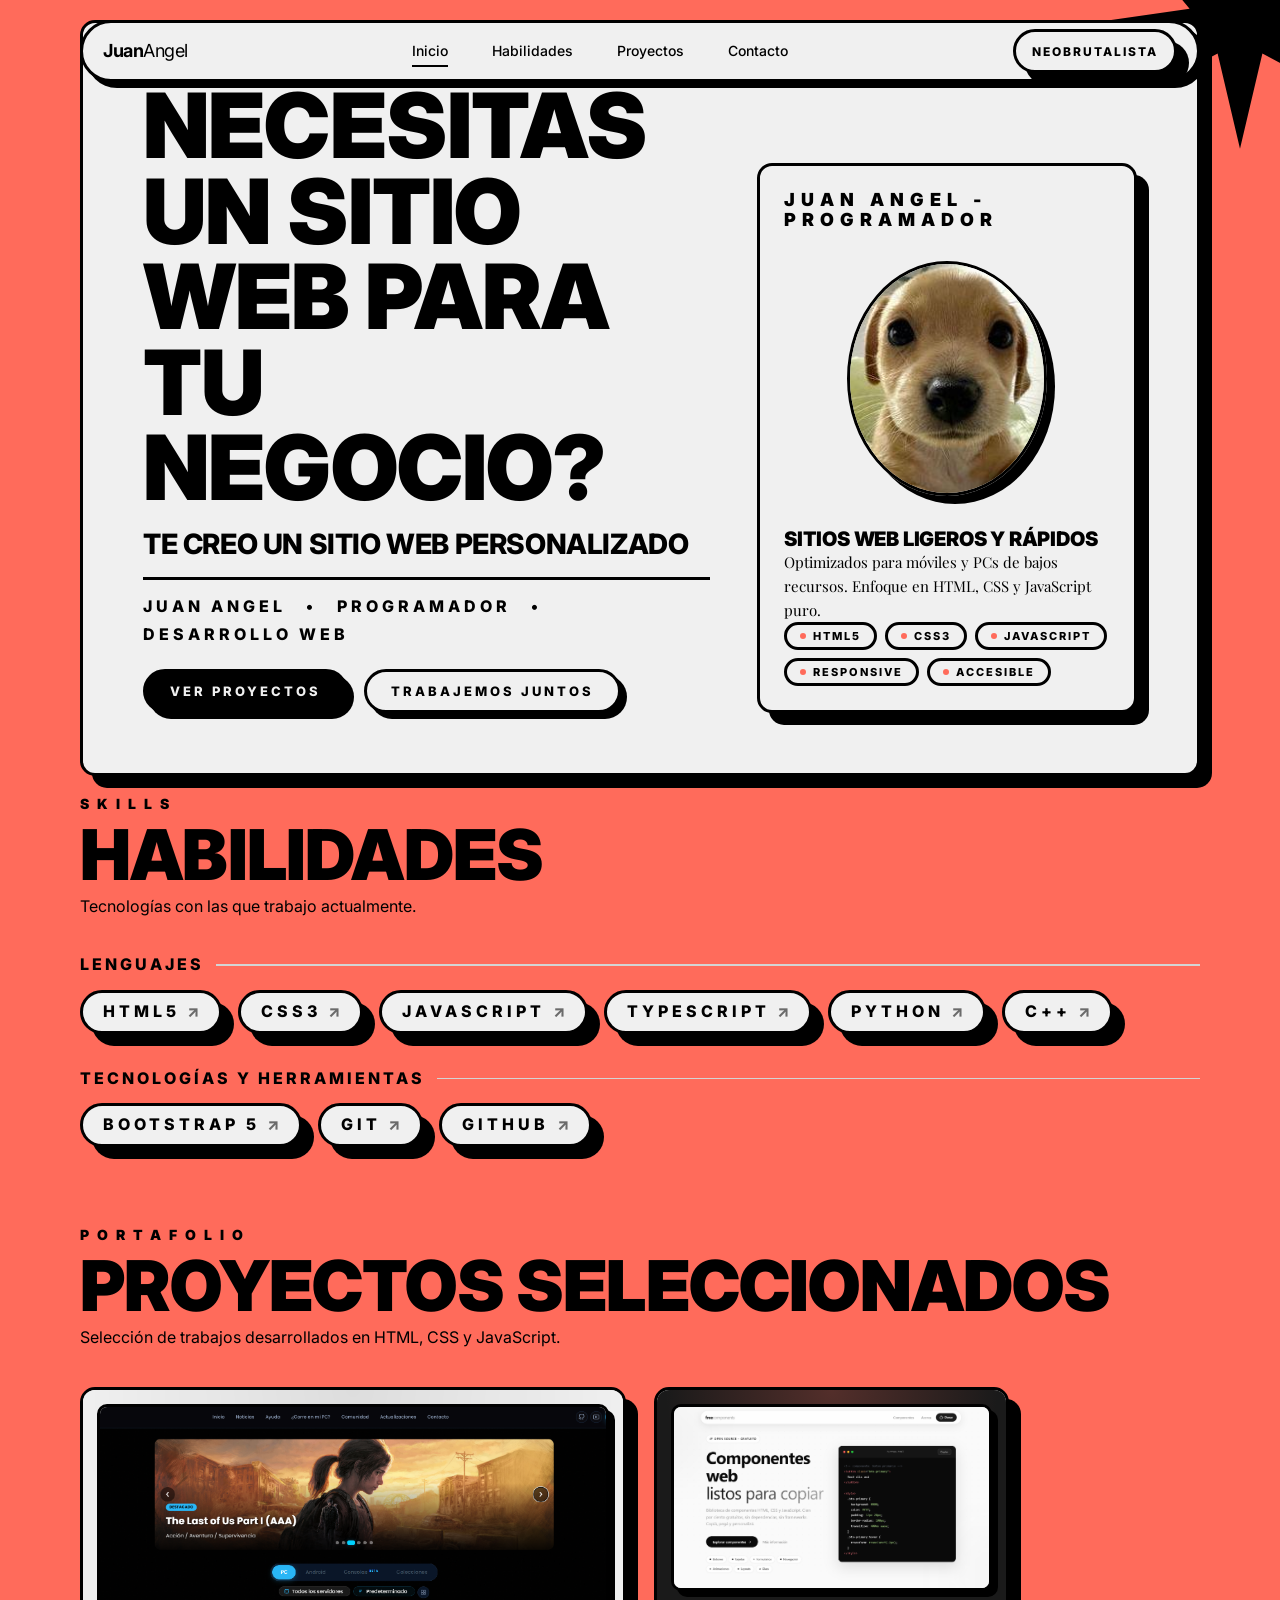
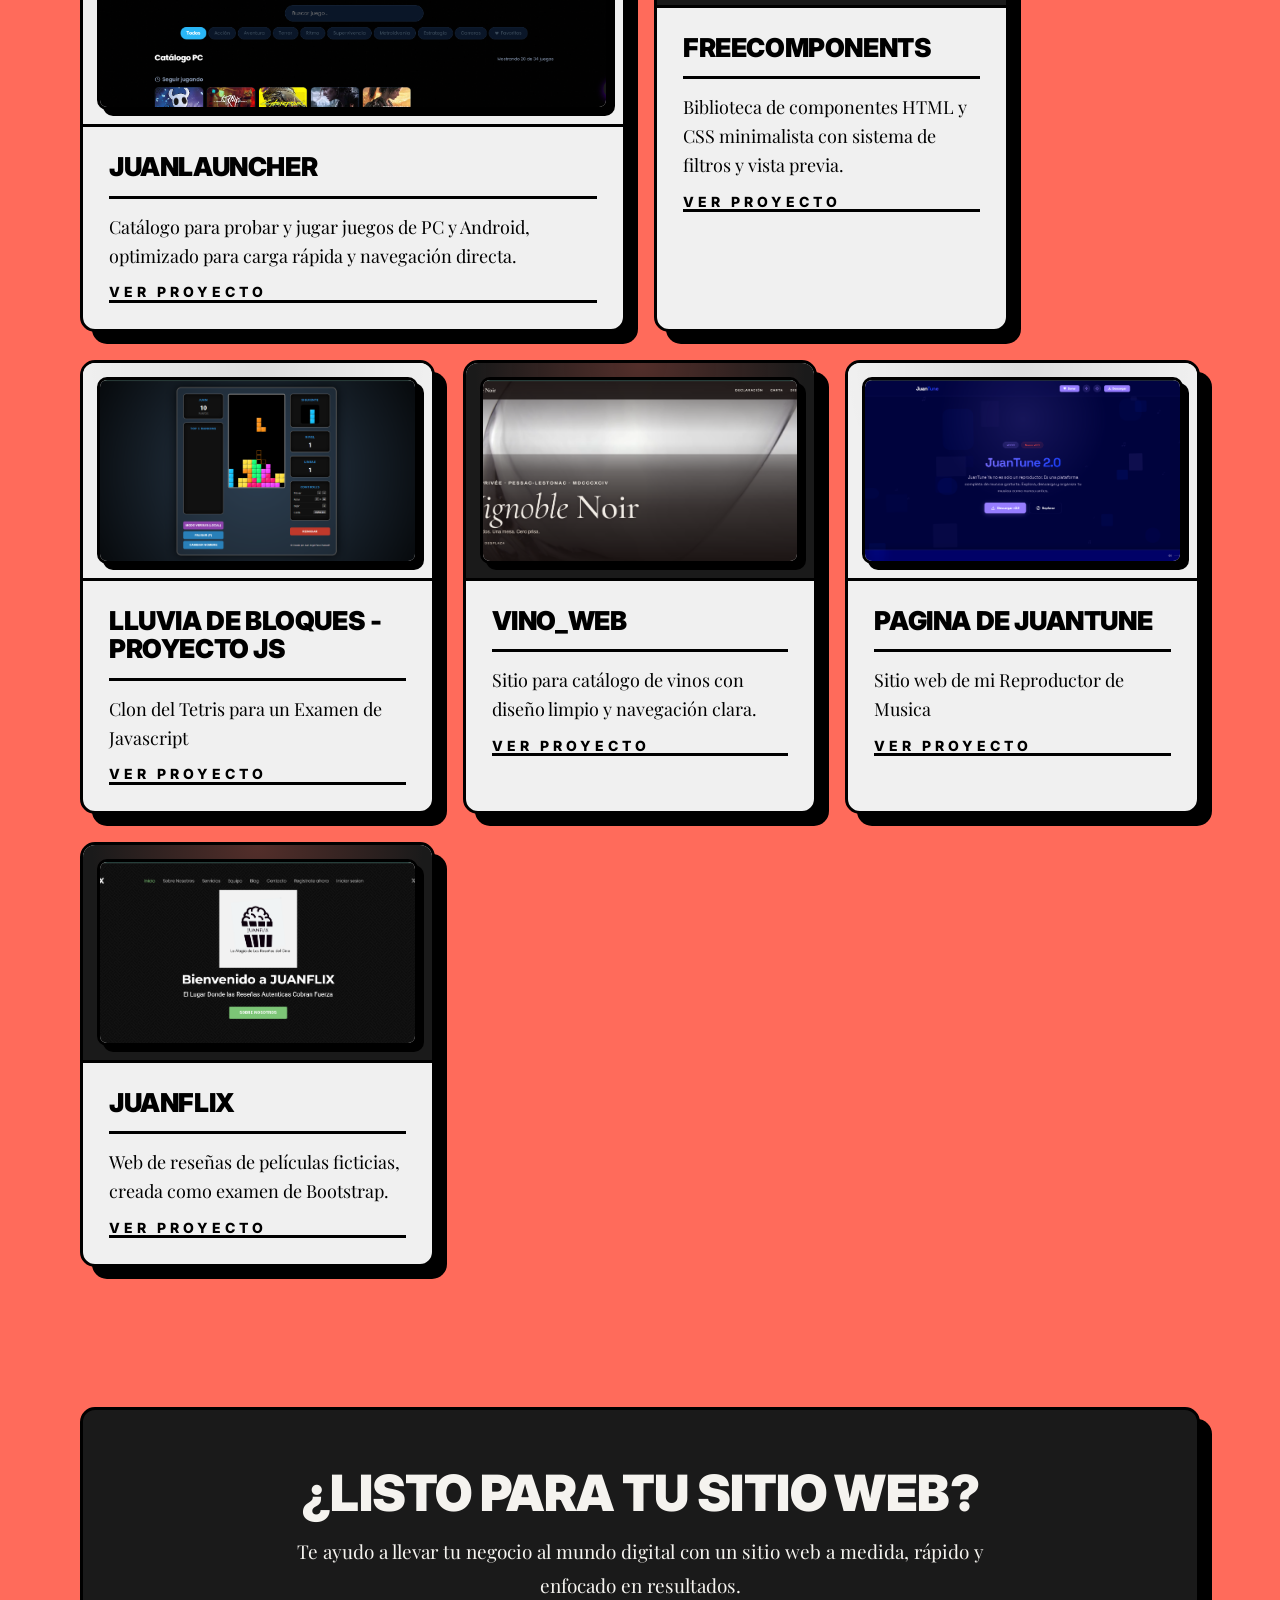
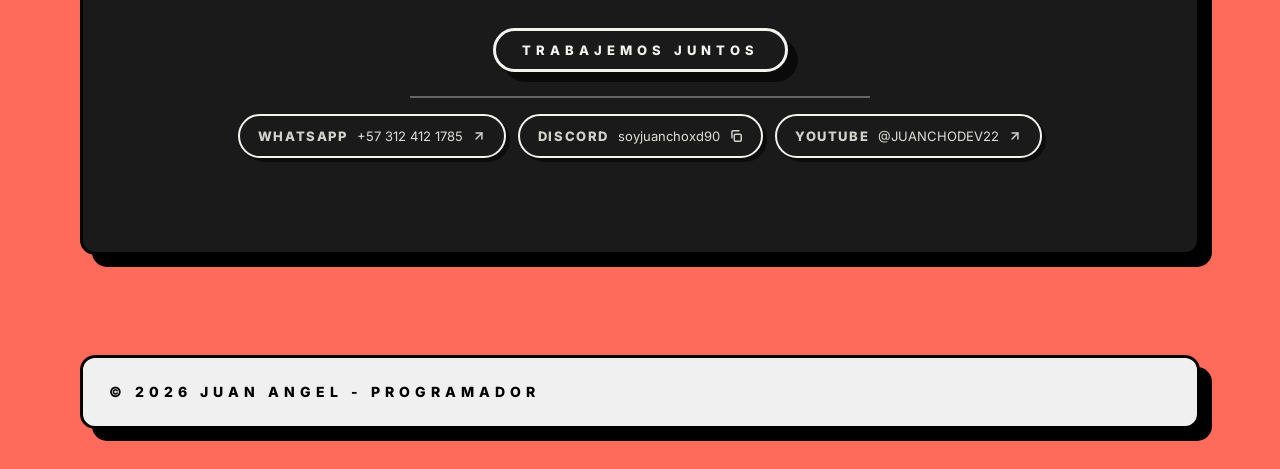
==== commit 5a312e69: "preparacion para cloudflare pages" ====
--- a/index.html
+++ b/index.html
@@ -4,7 +4,7 @@
   <meta charset="UTF-8">
   <meta name="viewport" content="width=device-width, initial-scale=1.0">
   <meta name="description" content="Juan Angel - Programador. Portafolio de desarrollo web para negocios locales.">
-  <title>Juan Angel - Programador | Portafolio</title>
+  <title>Juan Angel - Portafolio</title>
   <link rel="icon" href="data:image/svg+xml,%3Csvg xmlns='http://www.w3.org/2000/svg' viewBox='0 0 100 100'%3E%3Crect width='100' height='100' rx='22' fill='%230a0a0a'/%3E%3Ctext x='50' y='70' font-size='58' font-family='Arial, sans-serif' font-weight='700' text-anchor='middle' fill='%23fafafa'%3EJA%3C/text%3E%3C/svg%3E">
   <link rel="preconnect" href="https://fonts.googleapis.com">
   <link rel="preconnect" href="https://fonts.gstatic.com" crossorigin>
@@ -132,16 +132,16 @@
             <span class="project-link">Ver Proyecto</span>
           </div>
         </a>
-        <a class="project-card" href="#" data-project="WebComponents" target="_blank" rel="noopener">
+        <a class="project-card" href="https://webcomponent1.pages.dev/" data-project="WebComponents" target="_blank" rel="noopener">
           <div class="project-media project-media--shot">
             <img class="project-shot" src="assets/images/webcomponentes_screenshot.png" alt="Captura de la interfaz de WebComponents, biblioteca de componentes" width="1919" height="873" loading="lazy" decoding="async">
           </div>
           <div class="project-body">
             <div class="project-header">
-              <h3 class="project-name">WebComponents</h3>
-            </div>
-            <hr class="project-divider">
-            <p class="project-desc">Biblioteca de componentes HTML, CSS y JS minimalista con sistema de filtros y vista previa.</p>
+              <h3 class="project-name">FreeComponents</h3>
+            </div>
+            <hr class="project-divider">
+            <p class="project-desc">Biblioteca de componentes HTML y CSS minimalista con sistema de filtros y vista previa.</p>
             <span class="project-link">Ver Proyecto</span>
           </div>
         </a>
@@ -154,7 +154,7 @@
               <h3 class="project-name">Lluvia de bloques - Proyecto JS</h3>
             </div>
             <hr class="project-divider">
-            <p class="project-desc">Mini juego interactivo desarrollado en JavaScript puro.</p>
+            <p class="project-desc">Clon del Tetris para un Examen de Javascript</p>
             <span class="project-link">Ver Proyecto</span>
           </div>
         </a>
@@ -180,7 +180,7 @@
               <h3 class="project-name">PAGINA DE JUANTUNE</h3>
             </div>
             <hr class="project-divider">
-            <p class="project-desc">Landing con diseño visual marcado y secciones bien definidas.</p>
+            <p class="project-desc">Sitio web de mi Reproductor de Musica</p>
             <span class="project-link">Ver Proyecto</span>
           </div>
         </a>
@@ -205,6 +205,38 @@
         <h2 class="cta-title">¿Listo para tu sitio web?</h2>
         <p class="cta-text">Te ayudo a llevar tu negocio al mundo digital con un sitio web a medida, rápido y enfocado en resultados.</p>
         <a class="cta-btn" href="mailto:contacto@juanangel.dev">Trabajemos juntos</a>
+        <hr class="contact-divider">
+        <ul class="contact-links">
+          <li>
+            <a class="contact-link" href="https://wa.me/573124121785" target="_blank" rel="noopener noreferrer">
+              <span class="contact-label">WhatsApp</span>
+              <span class="contact-value">+57 312 412 1785</span>
+              <span class="contact-mark" aria-hidden="true">
+                <svg class="ico" xmlns="http://www.w3.org/2000/svg" width="14" height="14" viewBox="0 0 24 24" fill="none" stroke="currentColor" stroke-width="2.5" stroke-linecap="round" stroke-linejoin="round"><path d="M7 7h10v10"/><path d="M7 17 17 7"/></svg>
+              </span>
+            </a>
+          </li>
+          <li>
+            <button class="contact-link" type="button" data-copy="soyjuanchoxd90">
+              <span class="contact-label">Discord</span>
+              <span class="contact-value">soyjuanchoxd90</span>
+              <span class="contact-mark" aria-hidden="true">
+                <svg class="ico ico-copy" xmlns="http://www.w3.org/2000/svg" width="14" height="14" viewBox="0 0 24 24" fill="none" stroke="currentColor" stroke-width="2.5" stroke-linecap="round" stroke-linejoin="round"><rect x="9" y="9" width="12" height="12" rx="2"/><path d="M5 15V5a2 2 0 0 1 2-2h10"/></svg>
+                <svg class="ico ico-check" xmlns="http://www.w3.org/2000/svg" width="14" height="14" viewBox="0 0 24 24" fill="none" stroke="currentColor" stroke-width="2.5" stroke-linecap="round" stroke-linejoin="round"><path d="M20 6 9 17l-5-5"/></svg>
+              </span>
+            </button>
+          </li>
+          <li>
+            <a class="contact-link" href="https://www.youtube.com/@JUANCHODEV22" target="_blank" rel="noopener noreferrer">
+              <span class="contact-label">YouTube</span>
+              <span class="contact-value">@JUANCHODEV22</span>
+              <span class="contact-mark" aria-hidden="true">
+                <svg class="ico" xmlns="http://www.w3.org/2000/svg" width="14" height="14" viewBox="0 0 24 24" fill="none" stroke="currentColor" stroke-width="2.5" stroke-linecap="round" stroke-linejoin="round"><path d="M7 7h10v10"/><path d="M7 17 17 7"/></svg>
+              </span>
+            </a>
+          </li>
+        </ul>
+        <p class="contact-status" id="contactStatus" role="status"></p>
       </div>
     </section>
   </main>
@@ -212,7 +244,6 @@
   <footer>
     <div class="footer-card">
       <div class="footer-row">
-        <span class="footer-text">mi Portafolio: www.juanangel_developer.pages.dev</span>
         <span class="footer-text">© 2026 Juan Angel - Programador</span>
       </div>
     </div>
--- a/assets/css/styles.css
+++ b/assets/css/styles.css
@@ -840,6 +840,12 @@
   text-transform: none;
 }
 
+.section-sub {
+  font-size: clamp(1.4rem, 1.8vw, 1.6rem);
+  color: var(--text);
+  max-width: 68rem;
+}
+
 [data-theme="minimal"] .section-sub {
   color: var(--muted);
   font-size: 16px;
@@ -1037,7 +1043,7 @@
   align-items: center;
   gap: 1.2rem;
   margin-bottom: 1.6rem;
-  font-size: clamp(1.2rem, 1.6vw, 1.4rem);
+  font-size: clamp(1.4rem, 1.6vw, 1.6rem);
   font-weight: 800;
   text-transform: uppercase;
   letter-spacing: 0.3rem;
@@ -1219,6 +1225,122 @@
   font-size: 14px;
 }
 
+.contact-divider {
+  width: min(46rem, 100%);
+  border: none;
+  border-top: 0.2rem solid #f5f3ef;
+  margin: 0.8rem 0 0;
+  opacity: 0.35;
+}
+
+.contact-links {
+  list-style: none;
+  margin: 0;
+  padding: 0;
+  display: flex;
+  flex-wrap: wrap;
+  justify-content: center;
+  gap: 1.2rem;
+}
+
+.contact-link {
+  display: inline-flex;
+  align-items: center;
+  gap: 0.9rem;
+  min-height: 44px;
+  padding: 0.6rem 1.8rem;
+  border: 0.2rem solid #f5f3ef;
+  border-radius: 999px;
+  background: transparent;
+  color: #f5f3ef;
+  font: inherit;
+  font-size: 1.3rem;
+  font-weight: 800;
+  text-transform: uppercase;
+  letter-spacing: 0.16rem;
+  text-decoration: none;
+  cursor: pointer;
+  box-shadow: 0.4rem 0.4rem 0 rgba(0, 0, 0, 0.55);
+  transition: transform 200ms ease, background-color 200ms ease,
+    color 200ms ease, box-shadow 200ms ease;
+}
+
+.contact-link:hover {
+  background: #f5f3ef;
+  color: var(--dark);
+  transform: translateY(-2px);
+}
+
+.contact-link:active {
+  transform: translateY(0.2rem);
+  box-shadow: 0.1rem 0.1rem 0 rgba(0, 0, 0, 0.55);
+}
+
+.contact-link:focus-visible { outline-color: #f5f3ef; }
+
+.contact-label { opacity: 0.85; }
+
+.contact-value {
+  font-weight: 400;
+  letter-spacing: 0;
+  text-transform: none;
+  opacity: 0.9;
+}
+
+.contact-mark {
+  display: inline-flex;
+  align-items: center;
+  opacity: 0.85;
+}
+
+.contact-link .ico-check { display: none; }
+.contact-link.is-copied .ico-copy { display: none; }
+.contact-link.is-copied .ico-check { display: block; }
+
+.contact-status {
+  min-height: 1.8rem;
+  font-size: 1.2rem;
+  letter-spacing: 0.1rem;
+  text-transform: uppercase;
+  opacity: 0.8;
+}
+
+[data-theme="minimal"] .contact-divider {
+  border-top: 1px solid rgba(255, 255, 255, 0.16);
+  opacity: 1;
+}
+
+[data-theme="minimal"] .contact-link {
+  border: 1px solid rgba(255, 255, 255, 0.18);
+  background: rgba(255, 255, 255, 0.06);
+  color: var(--white);
+  border-radius: 100px;
+  box-shadow: none;
+  text-transform: none;
+  letter-spacing: 0.02em;
+  font-weight: 600;
+  font-size: 14px;
+  padding: 10px 20px;
+}
+
+[data-theme="minimal"] .contact-link:hover,
+[data-theme="minimal"] .contact-link:focus-visible {
+  border-color: rgba(255, 255, 255, 0.35);
+  background: rgba(255, 255, 255, 0.12);
+}
+
+[data-theme="minimal"] .contact-link:hover { color: var(--white); }
+
+[data-theme="minimal"] .contact-link:focus-visible { outline-color: var(--white); }
+
+[data-theme="minimal"] .contact-value { color: rgba(255, 255, 255, 0.7); }
+
+[data-theme="minimal"] .contact-status {
+  text-transform: none;
+  letter-spacing: 0.02em;
+  font-size: 14px;
+}
+
 .cta-btn:hover { transform: translateY(-2px); }
 
 footer {
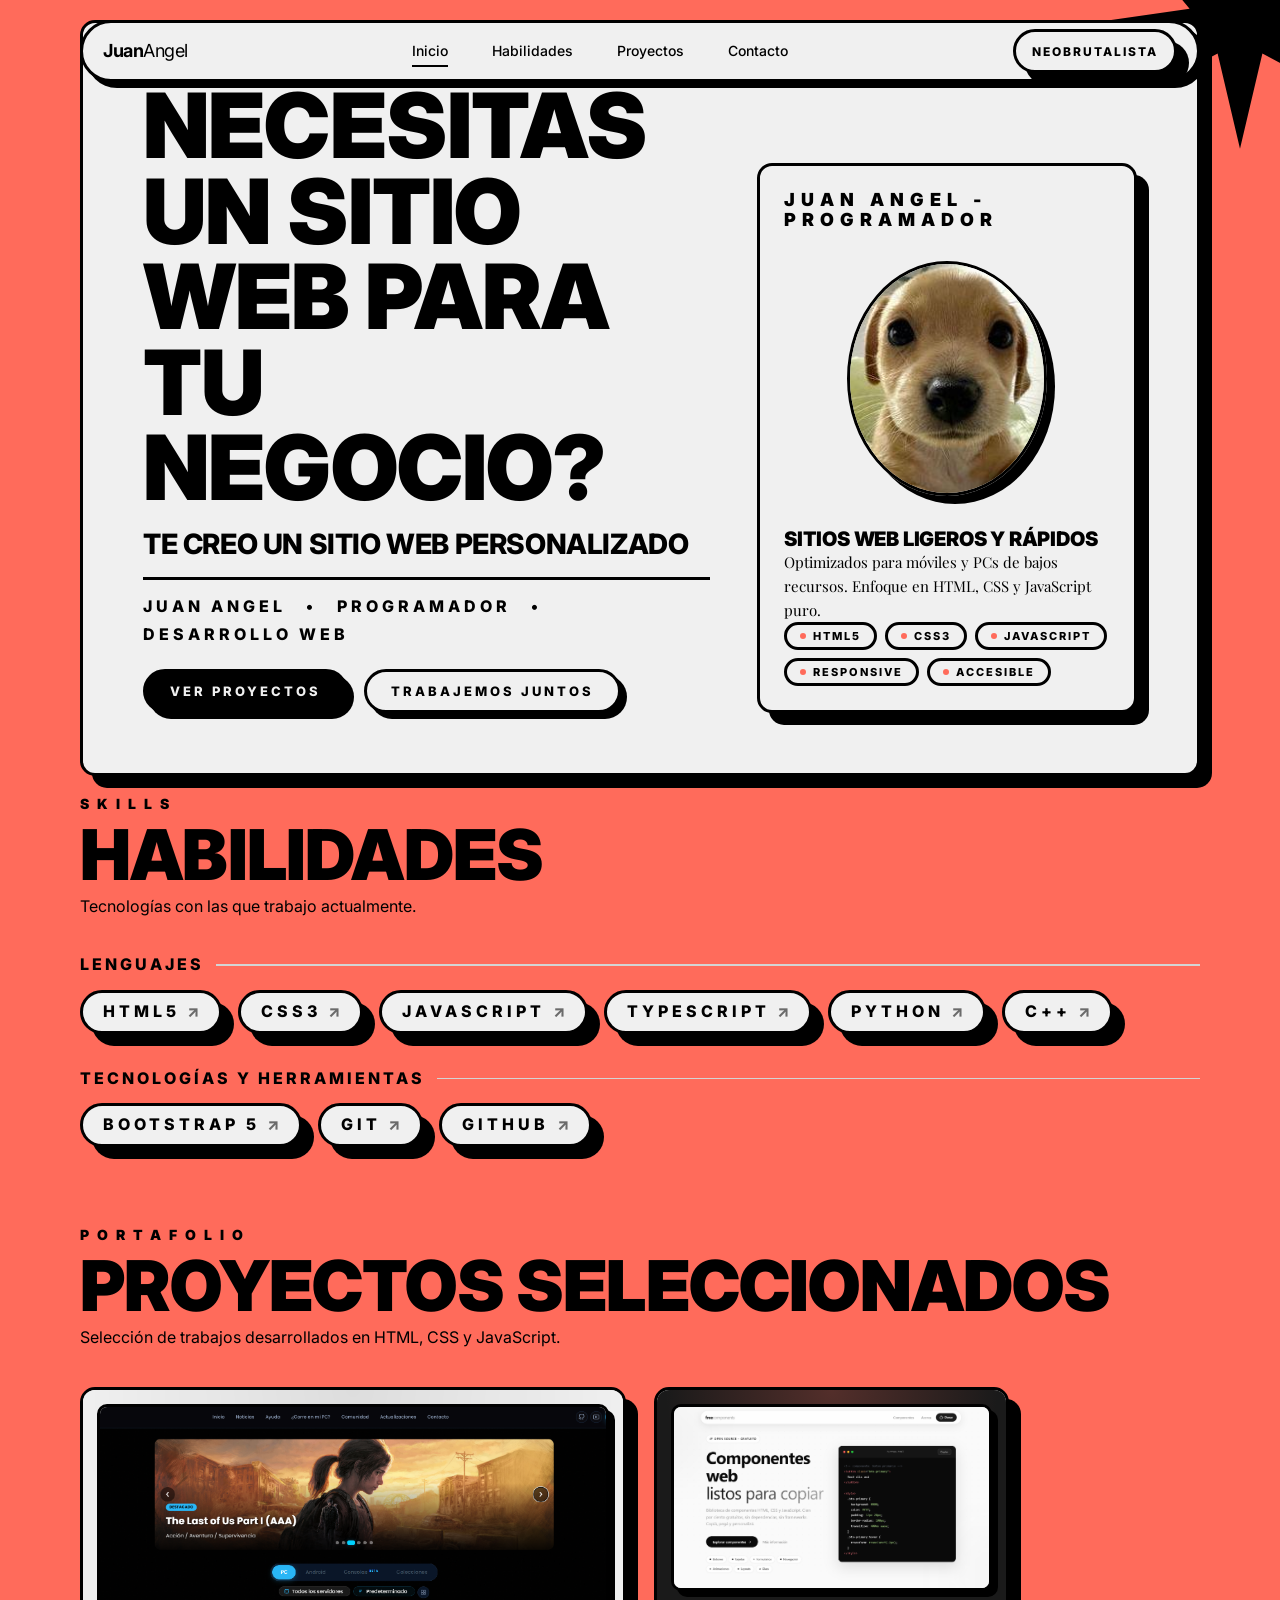
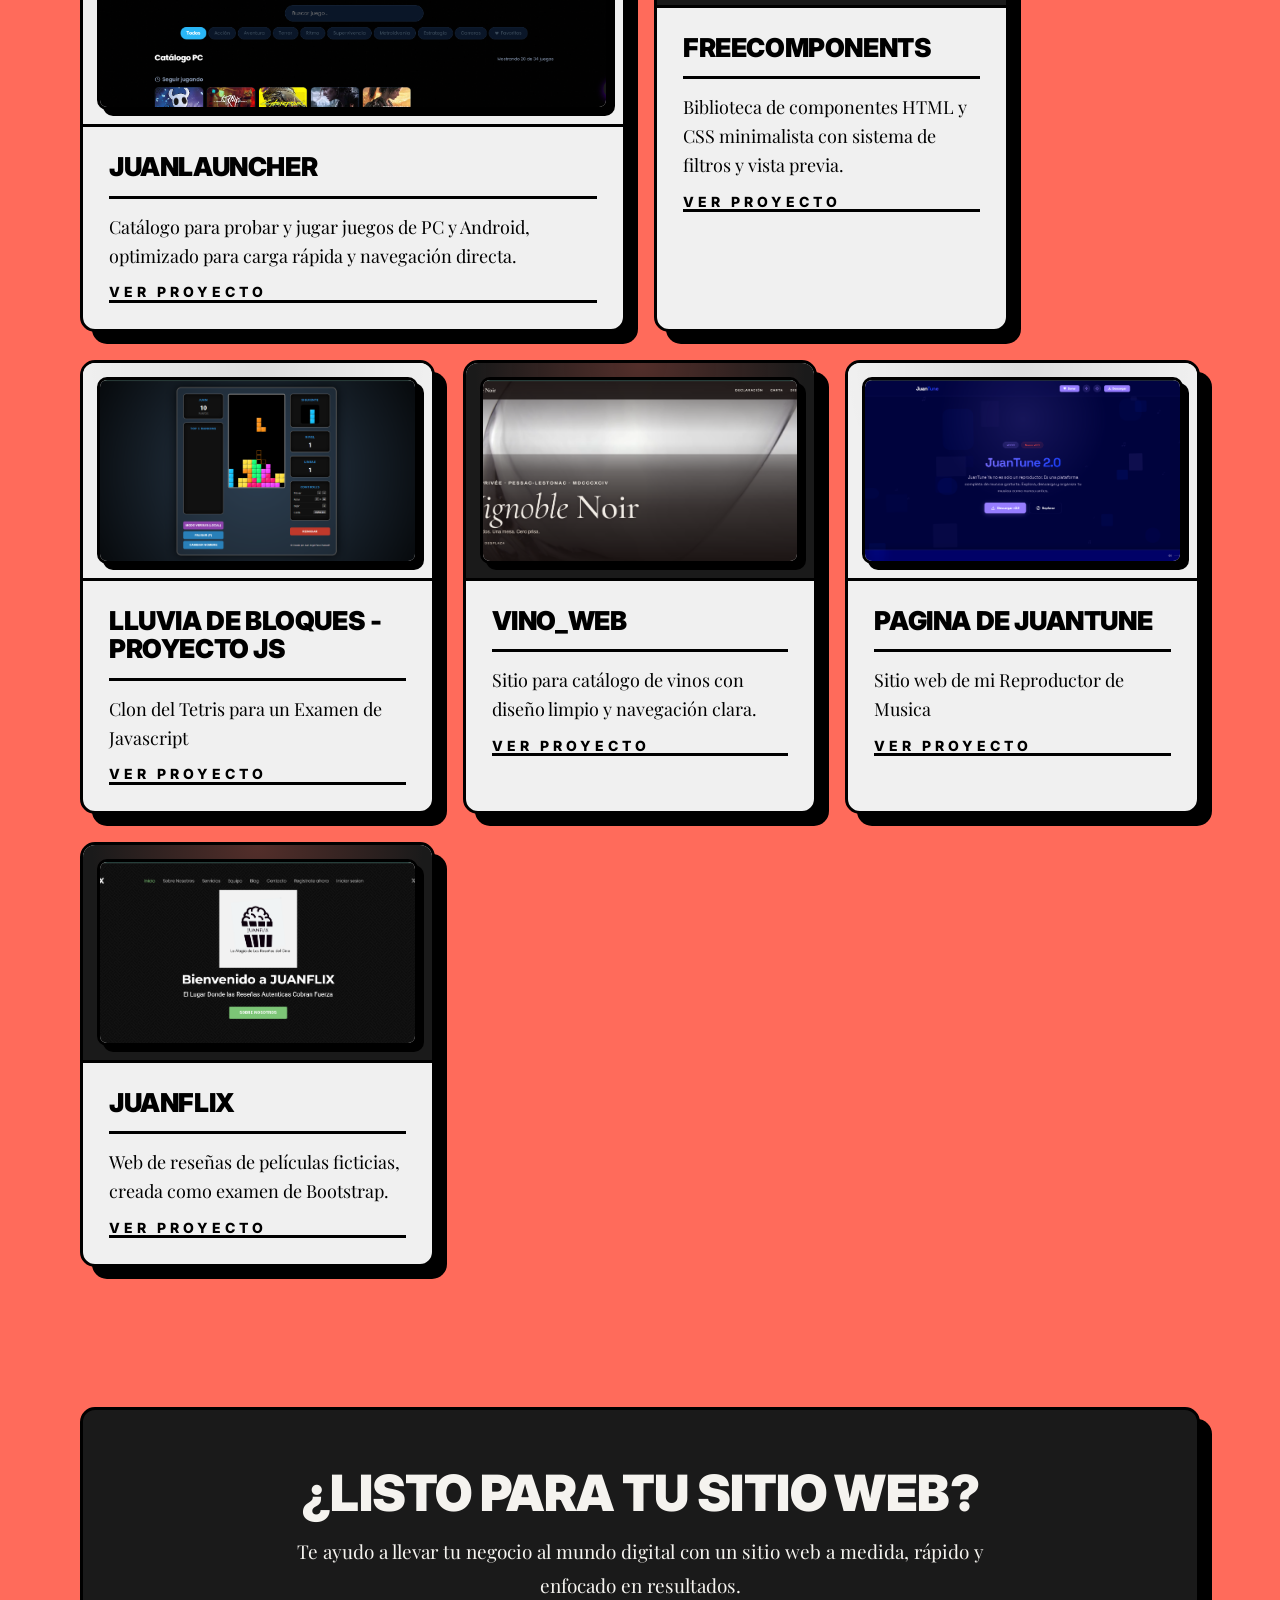
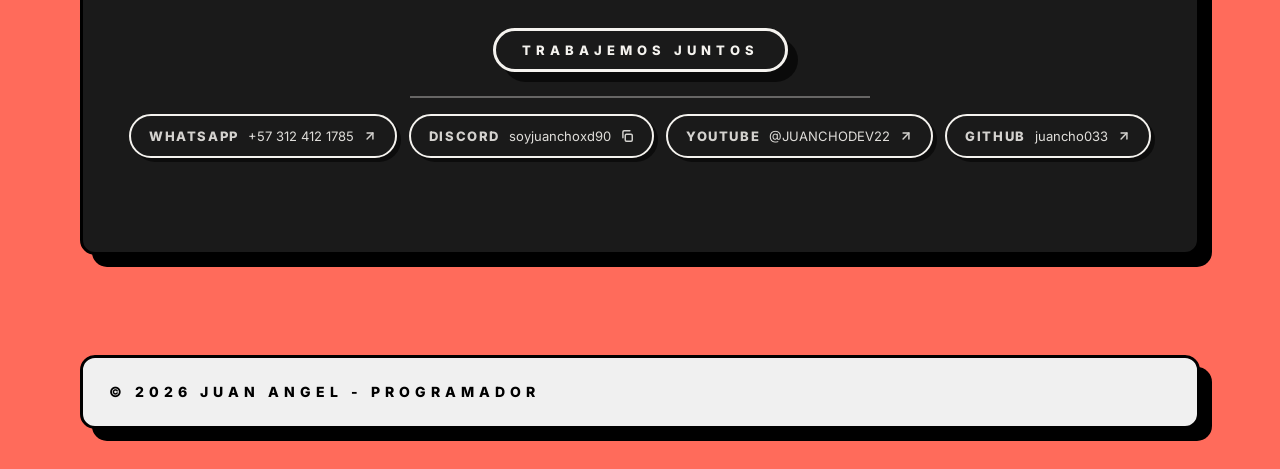
==== commit cfca3051: "se añadio el enlace a github" ====
--- a/index.html
+++ b/index.html
@@ -8,6 +8,7 @@
   <link rel="icon" href="data:image/svg+xml,%3Csvg xmlns='http://www.w3.org/2000/svg' viewBox='0 0 100 100'%3E%3Crect width='100' height='100' rx='22' fill='%230a0a0a'/%3E%3Ctext x='50' y='70' font-size='58' font-family='Arial, sans-serif' font-weight='700' text-anchor='middle' fill='%23fafafa'%3EJA%3C/text%3E%3C/svg%3E">
   <link rel="preconnect" href="https://fonts.googleapis.com">
   <link rel="preconnect" href="https://fonts.gstatic.com" crossorigin>
+  <meta name="google-site-verification" content="iRKTh7GeIwBGpWHHBlETJj9NaLP914tXEE1ppfHmn1Q" />
   <link href="https://fonts.googleapis.com/css2?family=Inter:wght@500;600;700;800;900&family=Playfair+Display:ital,wght@0,500;0,600;1,500&display=swap" rel="stylesheet">
   <link rel="stylesheet" href="assets/css/styles.css">
 </head>
@@ -235,6 +236,15 @@
               </span>
             </a>
           </li>
+          <li>
+            <a class="contact-link" href="https://github.com/juancho033" target="_blank" rel="noopener noreferrer">
+              <span class="contact-label">Github</span>
+              <span class="contact-value">juancho033</span>
+              <span class="contact-mark" aria-hidden="true">
+                <svg class="ico" xmlns="http://www.w3.org/2000/svg" width="14" height="14" viewBox="0 0 24 24" fill="none" stroke="currentColor" stroke-width="2.5" stroke-linecap="round" stroke-linejoin="round"><path d="M7 7h10v10"/><path d="M7 17 17 7"/></svg>
+              </span>
+            </a>
+          </li>
         </ul>
         <p class="contact-status" id="contactStatus" role="status"></p>
       </div>
